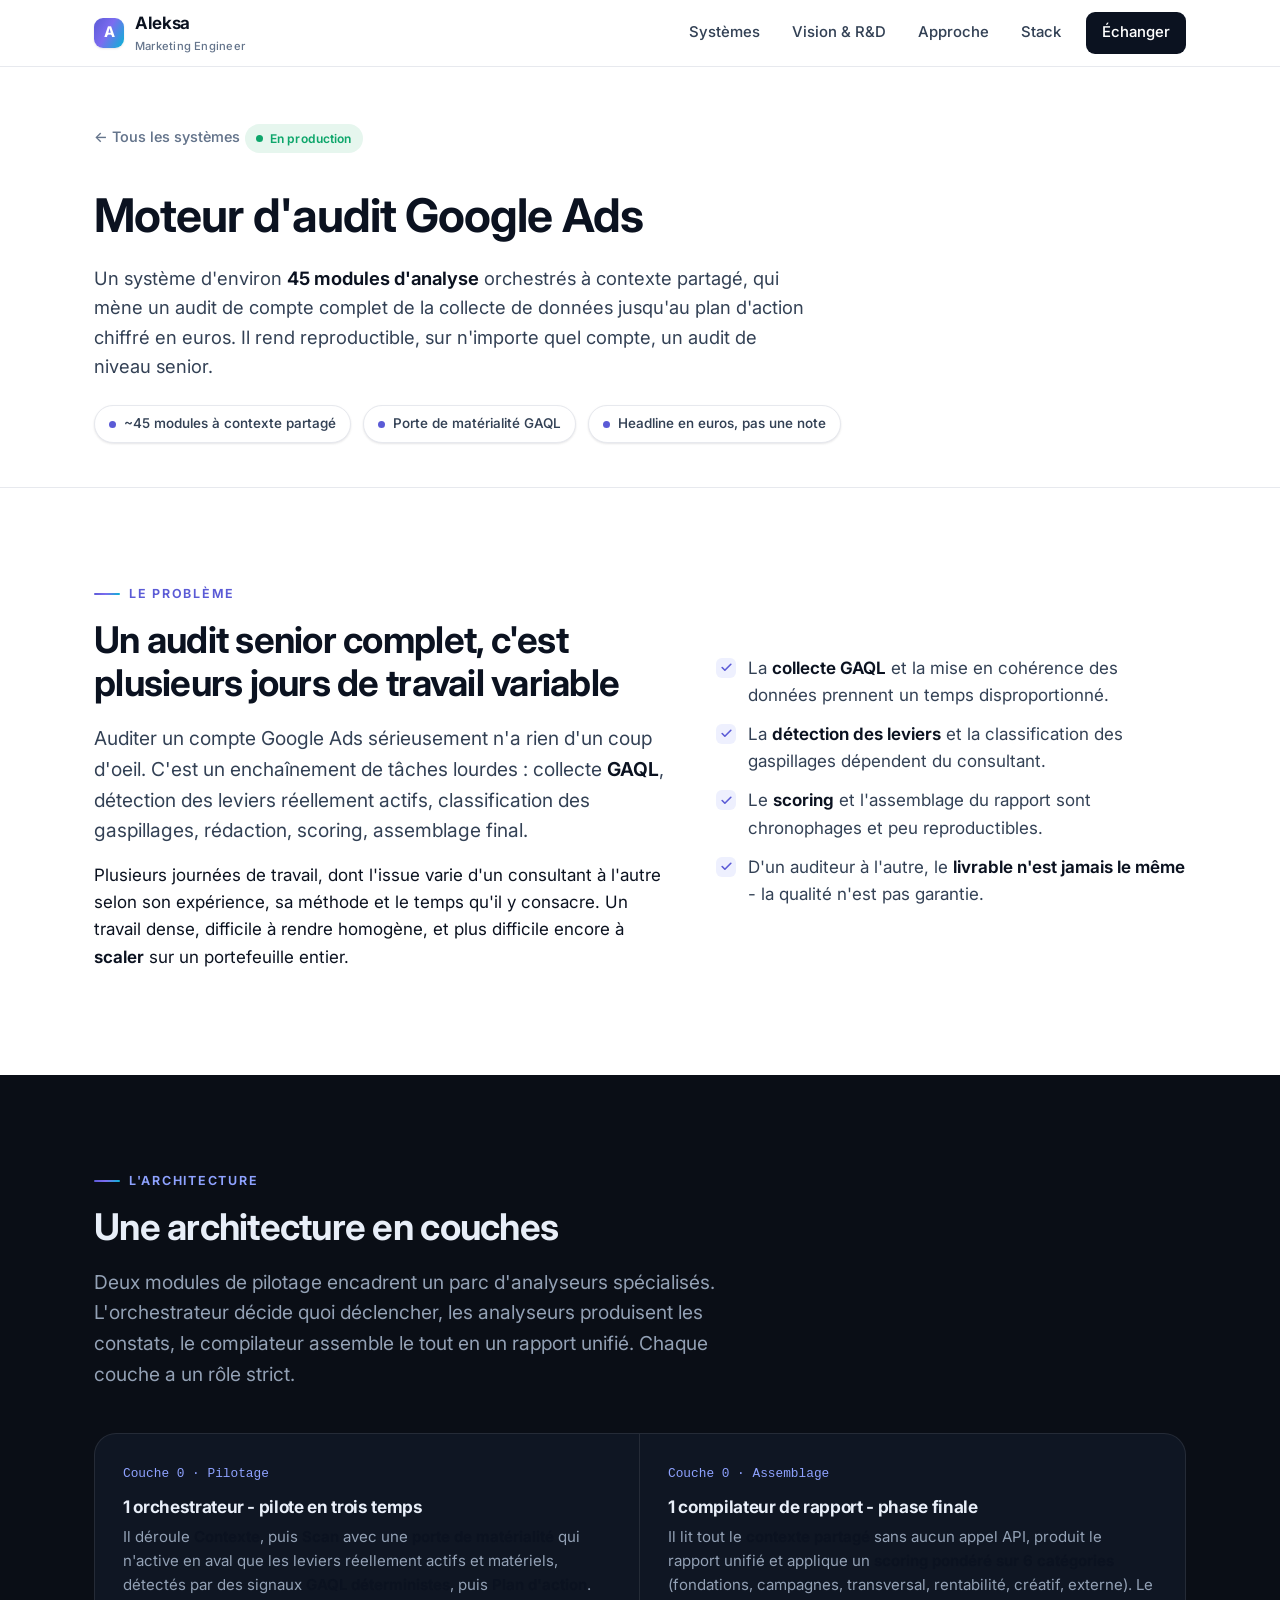
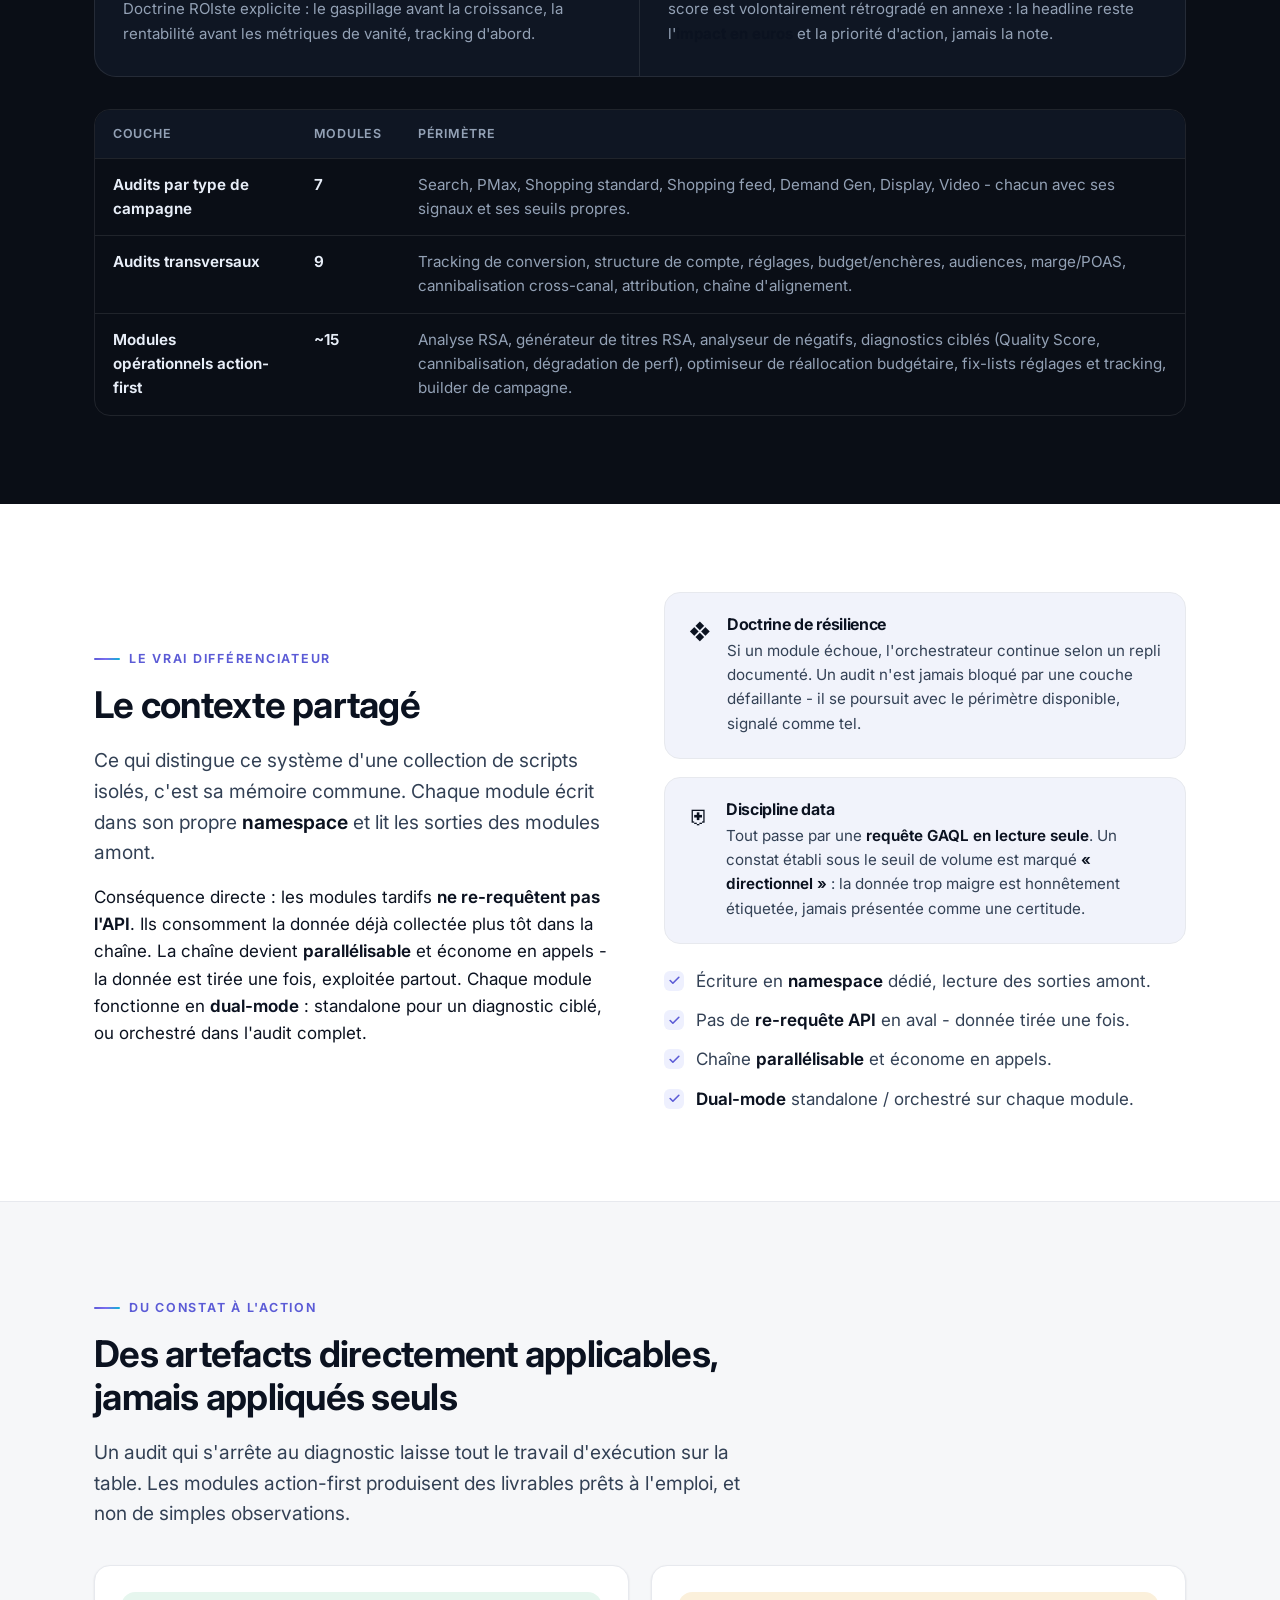
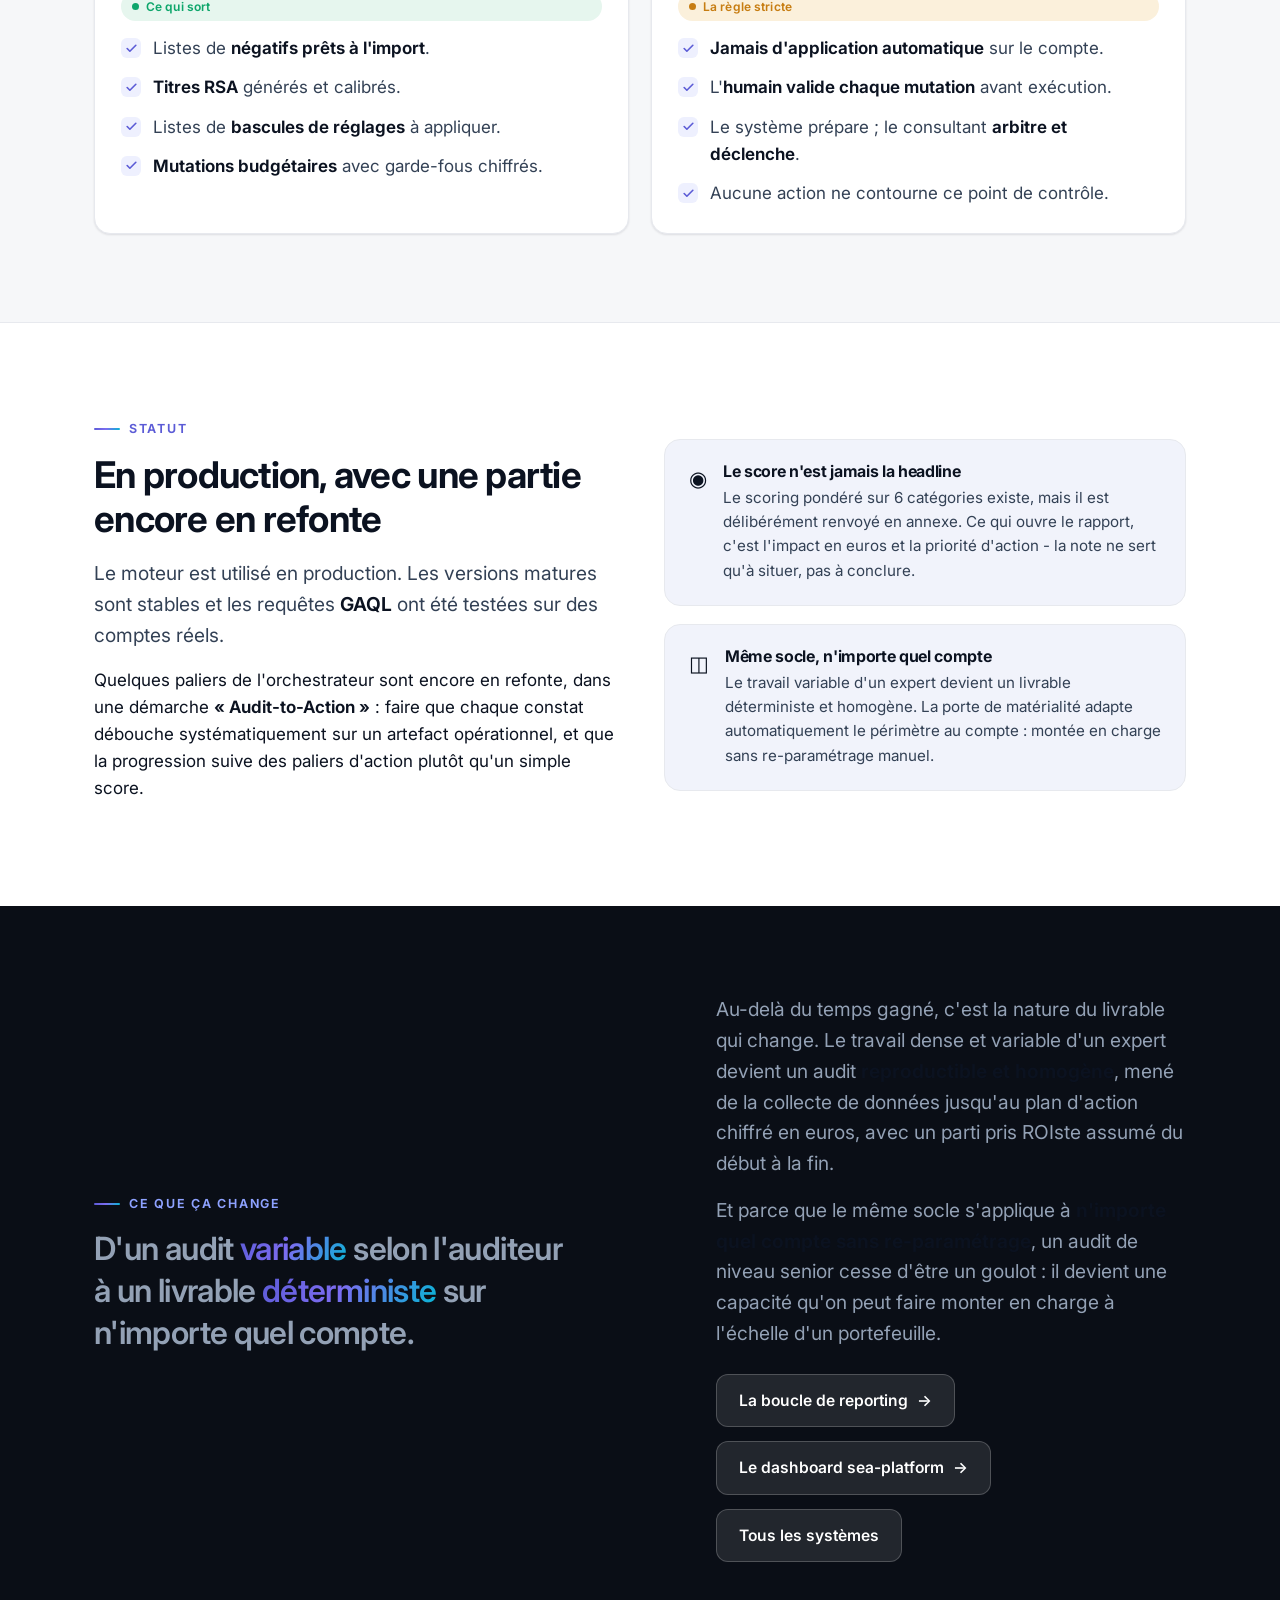
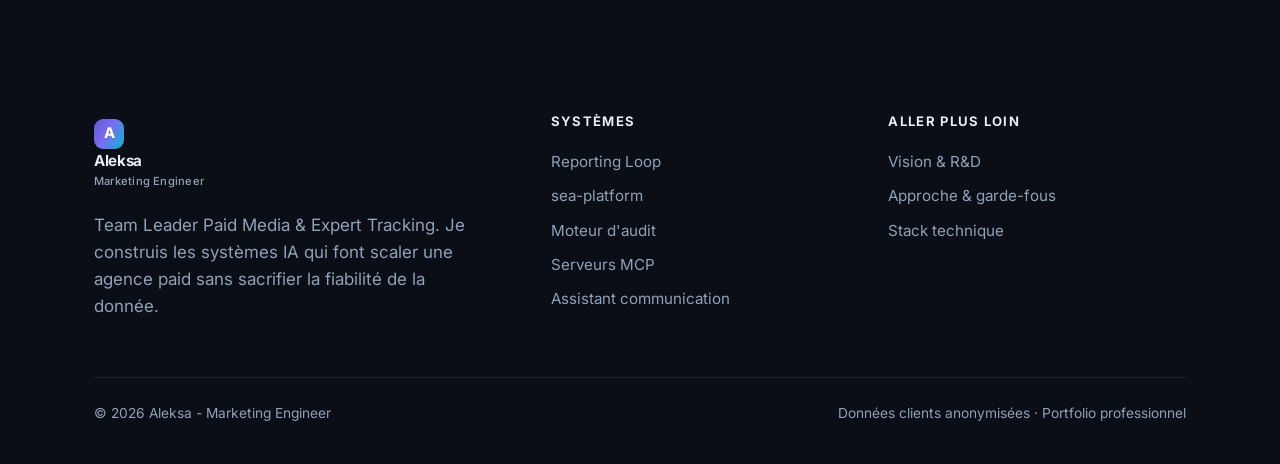
==== audit-engine.html @ 61ade3ca "Portfolio Marketing Engineer : mini-site IA pour agence paid Site statique multi-pages (accueil + 6 " ====
<!DOCTYPE html>
<html lang="fr">
<head>
  <meta charset="UTF-8" />
  <meta name="viewport" content="width=device-width, initial-scale=1.0" />
  <title>Moteur d'audit Google Ads - Aleksa | Marketing Engineer</title>
  <meta name="description" content="Un système d'environ 45 modules d'analyse orchestrés à contexte partagé, qui mène un audit de compte Google Ads complet de la collecte de données jusqu'au plan d'action chiffré en euros." />
  <link rel="preconnect" href="https://fonts.googleapis.com" />
  <link rel="preconnect" href="https://fonts.gstatic.com" crossorigin />
  <link href="https://fonts.googleapis.com/css2?family=Inter:wght@400;500;600;700;800&display=swap" rel="stylesheet" />
  <link rel="stylesheet" href="assets/styles.css" />
</head>
<body>

  <!-- NAV -->
  <header class="nav">
    <div class="wrap nav__inner">
      <a class="brand" href="index.html">
        <span class="brand__mark">A</span>
        <span>Aleksa<small>Marketing Engineer</small></span>
      </a>
      <button class="nav__toggle" aria-label="Menu"><span></span><span></span><span></span></button>
      <nav class="nav__links">
        <a href="index.html#production">Systèmes</a>
        <a href="index.html#vision">Vision &amp; R&amp;D</a>
        <a href="index.html#approche">Approche</a>
        <a href="index.html#stack">Stack</a>
        <a class="nav__cta" href="index.html#contact">Échanger</a>
      </nav>
    </div>
  </header>

  <!-- PAGE HEADER -->
  <section class="phead">
    <div class="wrap">
      <a class="back" href="index.html#production">← Tous les systèmes</a>
      <span class="badge badge--prod">En production</span>
      <h1 style="margin-top:18px">Moteur d'audit Google Ads</h1>
      <p class="lead">Un système d'environ <strong>45 modules d'analyse</strong> orchestrés à contexte partagé, qui mène un audit de compte complet de la collecte de données jusqu'au plan d'action chiffré en euros. Il rend reproductible, sur n'importe quel compte, un audit de niveau senior.</p>
      <div class="phead__meta">
        <span class="pill"><span class="dot"></span> ~45 modules à contexte partagé</span>
        <span class="pill"><span class="dot"></span> Porte de matérialité GAQL</span>
        <span class="pill"><span class="dot"></span> Headline en euros, pas une note</span>
      </div>
    </div>
  </section>

  <!-- LE PROBLEME -->
  <section class="section">
    <div class="wrap split split--wide">
      <div class="reveal">
        <span class="eyebrow">Le problème</span>
        <h2>Un audit senior complet, c'est plusieurs jours de travail variable</h2>
        <p class="lead">
          Auditer un compte Google Ads sérieusement n'a rien d'un coup d'oeil. C'est un enchaînement de
          tâches lourdes : collecte <strong>GAQL</strong>, détection des leviers réellement actifs,
          classification des gaspillages, rédaction, scoring, assemblage final.
        </p>
        <p>
          Plusieurs journées de travail, dont l'issue varie d'un consultant à l'autre selon son expérience,
          sa méthode et le temps qu'il y consacre. Un travail dense, difficile à rendre homogène, et plus
          difficile encore à <strong>scaler</strong> sur un portefeuille entier.
        </p>
      </div>
      <div class="reveal">
        <ul class="ticks">
          <li>La <strong>collecte GAQL</strong> et la mise en cohérence des données prennent un temps disproportionné.</li>
          <li>La <strong>détection des leviers</strong> et la classification des gaspillages dépendent du consultant.</li>
          <li>Le <strong>scoring</strong> et l'assemblage du rapport sont chronophages et peu reproductibles.</li>
          <li>D'un auditeur à l'autre, le <strong>livrable n'est jamais le même</strong> - la qualité n'est pas garantie.</li>
        </ul>
      </div>
    </div>
  </section>

  <!-- L'ARCHITECTURE EN COUCHES (dark) -->
  <section class="dark section">
    <div class="wrap">
      <div class="reveal" style="max-width:62ch">
        <span class="eyebrow">L'architecture</span>
        <h2>Une architecture en couches</h2>
        <p class="lead">Deux modules de pilotage encadrent un parc d'analyseurs spécialisés. L'orchestrateur décide quoi déclencher, les analyseurs produisent les constats, le compilateur assemble le tout en un rapport unifié. Chaque couche a un rôle strict.</p>
      </div>

      <div class="thread reveal" style="margin-top:44px;grid-template-columns:repeat(2,1fr)">
        <div class="thread__step">
          <div class="thread__num">Couche 0 · Pilotage</div>
          <h3>1 orchestrateur - pilote en trois temps</h3>
          <p>Il déroule <strong>Contexte</strong>, puis <strong>Scan</strong> avec une <strong>porte de matérialité</strong> qui n'active en aval que les leviers réellement actifs et matériels, détectés par des signaux <strong>GAQL déterministes</strong>, puis <strong>Plan d'action</strong>. Doctrine ROIste explicite : le gaspillage avant la croissance, la rentabilité avant les métriques de vanité, tracking d'abord.</p>
        </div>
        <div class="thread__step">
          <div class="thread__num">Couche 0 · Assemblage</div>
          <h3>1 compilateur de rapport - phase finale</h3>
          <p>Il lit tout le <strong>contexte partagé</strong> sans aucun appel API, produit le rapport unifié et applique un <strong>scoring pondéré sur 6 catégories</strong> (fondations, campagnes, transversal, rentabilité, créatif, externe). Le score est volontairement rétrogradé en annexe : la headline reste l'<strong>impact en euros</strong> et la priorité d'action, jamais la note.</p>
        </div>
      </div>

      <div class="table-wrap reveal" style="margin-top:32px">
        <table>
          <thead>
            <tr>
              <th>Couche</th>
              <th>Modules</th>
              <th>Périmètre</th>
            </tr>
          </thead>
          <tbody>
            <tr>
              <td><strong>Audits par type de campagne</strong></td>
              <td><strong>7</strong></td>
              <td>Search, PMax, Shopping standard, Shopping feed, Demand Gen, Display, Video - chacun avec ses signaux et ses seuils propres.</td>
            </tr>
            <tr>
              <td><strong>Audits transversaux</strong></td>
              <td><strong>9</strong></td>
              <td>Tracking de conversion, structure de compte, réglages, budget/enchères, audiences, marge/POAS, cannibalisation cross-canal, attribution, chaîne d'alignement.</td>
            </tr>
            <tr>
              <td><strong>Modules opérationnels action-first</strong></td>
              <td><strong>~15</strong></td>
              <td>Analyse RSA, générateur de titres RSA, analyseur de négatifs, diagnostics ciblés (Quality Score, cannibalisation, dégradation de perf), optimiseur de réallocation budgétaire, fix-lists réglages et tracking, builder de campagne.</td>
            </tr>
          </tbody>
        </table>
      </div>
    </div>
  </section>

  <!-- LE VRAI DIFFERENCIATEUR -->
  <section class="section">
    <div class="wrap split">
      <div class="reveal">
        <span class="eyebrow">Le vrai différenciateur</span>
        <h2>Le contexte partagé</h2>
        <p class="lead">
          Ce qui distingue ce système d'une collection de scripts isolés, c'est sa mémoire commune. Chaque
          module écrit dans son propre <strong>namespace</strong> et lit les sorties des modules amont.
        </p>
        <p>
          Conséquence directe : les modules tardifs <strong>ne re-requêtent pas l'API</strong>. Ils
          consomment la donnée déjà collectée plus tôt dans la chaîne. La chaîne devient
          <strong>parallélisable</strong> et économe en appels - la donnée est tirée une fois, exploitée
          partout. Chaque module fonctionne en <strong>dual-mode</strong> : standalone pour un diagnostic
          ciblé, ou orchestré dans l'audit complet.
        </p>
      </div>
      <div class="reveal">
        <div class="callout">
          <span class="callout__icon">❖</span>
          <div>
            <h4>Doctrine de résilience</h4>
            <p>Si un module échoue, l'orchestrateur continue selon un repli documenté. Un audit n'est jamais bloqué par une couche défaillante - il se poursuit avec le périmètre disponible, signalé comme tel.</p>
          </div>
        </div>
        <div class="callout" style="margin-top:18px">
          <span class="callout__icon">⛨</span>
          <div>
            <h4>Discipline data</h4>
            <p>Tout passe par une <strong>requête GAQL en lecture seule</strong>. Un constat établi sous le seuil de volume est marqué <strong>« directionnel »</strong> : la donnée trop maigre est honnêtement étiquetée, jamais présentée comme une certitude.</p>
          </div>
        </div>
        <ul class="ticks" style="margin-top:24px">
          <li>Écriture en <strong>namespace</strong> dédié, lecture des sorties amont.</li>
          <li>Pas de <strong>re-requête API</strong> en aval - donnée tirée une fois.</li>
          <li>Chaîne <strong>parallélisable</strong> et économe en appels.</li>
          <li><strong>Dual-mode</strong> standalone / orchestré sur chaque module.</li>
        </ul>
      </div>
    </div>
  </section>

  <!-- DU CONSTAT A L'ACTION -->
  <section class="section" style="background:var(--bg-soft);border-top:1px solid var(--line);border-bottom:1px solid var(--line)">
    <div class="wrap">
      <div class="reveal" style="max-width:62ch">
        <span class="eyebrow">Du constat à l'action</span>
        <h2>Des artefacts directement applicables, jamais appliqués seuls</h2>
        <p class="lead">
          Un audit qui s'arrête au diagnostic laisse tout le travail d'exécution sur la table. Les modules
          action-first produisent des livrables prêts à l'emploi, et non de simples observations.
        </p>
      </div>
      <div class="grid grid--2 reveal" style="margin-top:36px">
        <div class="card">
          <span class="badge badge--prod" style="margin-bottom:14px">Ce qui sort</span>
          <ul class="ticks">
            <li>Listes de <strong>négatifs prêts à l'import</strong>.</li>
            <li><strong>Titres RSA</strong> générés et calibrés.</li>
            <li>Listes de <strong>bascules de réglages</strong> à appliquer.</li>
            <li><strong>Mutations budgétaires</strong> avec garde-fous chiffrés.</li>
          </ul>
        </div>
        <div class="card">
          <span class="badge badge--proto" style="margin-bottom:14px">La règle stricte</span>
          <ul class="ticks">
            <li><strong>Jamais d'application automatique</strong> sur le compte.</li>
            <li>L'<strong>humain valide chaque mutation</strong> avant exécution.</li>
            <li>Le système prépare ; le consultant <strong>arbitre et déclenche</strong>.</li>
            <li>Aucune action ne contourne ce point de contrôle.</li>
          </ul>
        </div>
      </div>
    </div>
  </section>

  <!-- STATUT -->
  <section class="section">
    <div class="wrap split">
      <div class="reveal">
        <span class="eyebrow">Statut</span>
        <h2>En production, avec une partie encore en refonte</h2>
        <p class="lead">
          Le moteur est utilisé en production. Les versions matures sont stables et les requêtes
          <strong>GAQL</strong> ont été testées sur des comptes réels.
        </p>
        <p>
          Quelques paliers de l'orchestrateur sont encore en refonte, dans une démarche
          <strong>« Audit-to-Action »</strong> : faire que chaque constat débouche systématiquement sur un
          artefact opérationnel, et que la progression suive des paliers d'action plutôt qu'un simple score.
        </p>
      </div>
      <div class="reveal">
        <div class="callout">
          <span class="callout__icon">◉</span>
          <div>
            <h4>Le score n'est jamais la headline</h4>
            <p>Le scoring pondéré sur 6 catégories existe, mais il est délibérément renvoyé en annexe. Ce qui ouvre le rapport, c'est l'impact en euros et la priorité d'action - la note ne sert qu'à situer, pas à conclure.</p>
          </div>
        </div>
        <div class="callout" style="margin-top:18px">
          <span class="callout__icon">◫</span>
          <div>
            <h4>Même socle, n'importe quel compte</h4>
            <p>Le travail variable d'un expert devient un livrable déterministe et homogène. La porte de matérialité adapte automatiquement le périmètre au compte : montée en charge sans re-paramétrage manuel.</p>
          </div>
        </div>
      </div>
    </div>
  </section>

  <!-- CE QUE CA CHANGE -->
  <section class="dark section">
    <div class="wrap split split--wide">
      <div class="reveal">
        <span class="eyebrow">Ce que ça change</span>
        <p class="quote">D'un audit <span class="grad">variable</span> selon l'auditeur à un livrable <span class="grad">déterministe</span> sur n'importe quel compte.</p>
      </div>
      <div class="reveal">
        <p class="lead">
          Au-delà du temps gagné, c'est la nature du livrable qui change. Le travail
          dense et variable d'un expert devient un audit <strong>reproductible et homogène</strong>, mené
          de la collecte de données jusqu'au plan d'action chiffré en euros, avec un parti pris ROIste
          assumé du début à la fin.
        </p>
        <p class="lead">
          Et parce que le même socle s'applique à <strong>n'importe quel compte sans re-paramétrage</strong>,
          un audit de niveau senior cesse d'être un goulot : il devient une capacité qu'on peut faire
          monter en charge à l'échelle d'un portefeuille.
        </p>
        <div class="btn-row" style="margin-top:26px">
          <a class="btn btn--light" href="reporting-loop.html">La boucle de reporting <span class="arrow">→</span></a>
          <a class="btn btn--light" href="sea-platform.html">Le dashboard sea-platform <span class="arrow">→</span></a>
          <a class="btn btn--light" href="index.html#production">Tous les systèmes</a>
        </div>
      </div>
    </div>
  </section>

  <!-- FOOTER -->
  <footer class="footer">
    <div class="wrap">
      <div class="footer__grid">
        <div class="footer__brand">
          <a class="brand" href="index.html" style="color:var(--d-ink);margin-bottom:16px">
            <span class="brand__mark">A</span>
            <span>Aleksa<small style="color:var(--d-muted)">Marketing Engineer</small></span>
          </a>
          <p>Team Leader Paid Media &amp; Expert Tracking. Je construis les systèmes IA qui font scaler une agence paid sans sacrifier la fiabilité de la donnée.</p>
        </div>
        <div>
          <h4>Systèmes</h4>
          <a href="reporting-loop.html">Reporting Loop</a>
          <a href="sea-platform.html">sea-platform</a>
          <a href="audit-engine.html">Moteur d'audit</a>
          <a href="mcp-servers.html">Serveurs MCP</a>
          <a href="comms-assistant.html">Assistant communication</a>
        </div>
        <div>
          <h4>Aller plus loin</h4>
          <a href="vision-rd.html">Vision &amp; R&amp;D</a>
          <a href="index.html#approche">Approche &amp; garde-fous</a>
          <a href="index.html#stack">Stack technique</a>
        </div>
      </div>
      <div class="footer__bottom">
        <span>© 2026 Aleksa - Marketing Engineer</span>
        <span>Données clients anonymisées · Portfolio professionnel</span>
      </div>
    </div>
  </footer>

  <script src="assets/app.js"></script>
</body>
</html>
---- assets/styles.css ----
/* =========================================================================
   Portfolio - Aleksa | Marketing Engineer
   Systeme de design hybride premium (clair dominant + sections sombres)
   Source de verite visuelle partagee par toutes les pages.
   ========================================================================= */

/* ---------- Tokens ---------- */
:root {
  /* Surfaces claires */
  --bg: #ffffff;
  --bg-soft: #f6f7f9;
  --bg-tint: #f1f3fb;
  --surface: #ffffff;
  --ink: #0b1220;
  --ink-2: #334155;
  --muted: #64748b;
  --line: #e7e9ee;
  --line-strong: #d7dbe2;

  /* Surfaces sombres (sections demos techniques) */
  --d-bg: #0a0e16;
  --d-surface: #121a28;
  --d-surface-2: #0f1623;
  --d-ink: #e8eef8;
  --d-muted: #93a1b5;
  --d-line: rgba(255, 255, 255, 0.09);

  /* Accents */
  --accent: #5b5bd6;
  --accent-2: #06b6d4;
  --accent-soft: #eef0fe;
  --grad: linear-gradient(120deg, #5b5bd6 0%, #7c6cf0 45%, #06b6d4 100%);

  /* Statuts de maturite */
  --prod: #0ea66b;
  --prod-bg: #e6f6ee;
  --proto: #c77d12;
  --proto-bg: #fbf0db;
  --concept: #7c5cf0;
  --concept-bg: #efeafe;

  /* Geometrie */
  --r: 16px;
  --r-sm: 10px;
  --r-lg: 22px;
  --maxw: 1140px;
  --gut: 24px;

  /* Ombres */
  --sh-sm: 0 1px 2px rgba(15, 23, 42, 0.06), 0 1px 3px rgba(15, 23, 42, 0.05);
  --sh: 0 6px 20px -8px rgba(15, 23, 42, 0.18);
  --sh-lg: 0 24px 60px -22px rgba(15, 23, 42, 0.32);

  --font: "Inter", -apple-system, BlinkMacSystemFont, "Segoe UI", Roboto, Helvetica, Arial, sans-serif;
  --mono: ui-monospace, "SF Mono", "JetBrains Mono", "Cascadia Code", Menlo, Consolas, monospace;
}

/* ---------- Reset ---------- */
*, *::before, *::after { box-sizing: border-box; }
html { scroll-behavior: smooth; -webkit-text-size-adjust: 100%; }
body {
  margin: 0;
  font-family: var(--font);
  color: var(--ink);
  background: var(--bg);
  line-height: 1.6;
  font-size: 17px;
  -webkit-font-smoothing: antialiased;
  text-rendering: optimizeLegibility;
}
img { max-width: 100%; display: block; }
a { color: inherit; text-decoration: none; }
h1, h2, h3, h4 { line-height: 1.18; letter-spacing: -0.02em; margin: 0 0 0.5em; font-weight: 680; }
h1 { font-size: clamp(2.1rem, 5vw, 3.4rem); }
h2 { font-size: clamp(1.6rem, 3.4vw, 2.3rem); }
h3 { font-size: 1.22rem; }
p { margin: 0 0 1rem; }
strong { font-weight: 650; color: var(--ink); }

/* ---------- Layout ---------- */
.wrap { max-width: var(--maxw); margin: 0 auto; padding: 0 var(--gut); }
.section { padding: 88px 0; }
.section--tight { padding: 56px 0; }
.eyebrow {
  font-size: 0.78rem; font-weight: 650; letter-spacing: 0.14em; text-transform: uppercase;
  color: var(--accent); margin-bottom: 14px; display: inline-flex; align-items: center; gap: 9px;
}
.eyebrow::before { content: ""; width: 26px; height: 2px; background: var(--grad); border-radius: 2px; }
.lead { font-size: 1.2rem; color: var(--ink-2); max-width: 60ch; }
.muted { color: var(--muted); }
.center { text-align: center; }
.center .lead { margin-left: auto; margin-right: auto; }
.center .eyebrow::before { display: none; }

/* ---------- Navigation ---------- */
.nav {
  position: sticky; top: 0; z-index: 50;
  backdrop-filter: saturate(180%) blur(14px);
  background: rgba(255, 255, 255, 0.82);
  border-bottom: 1px solid var(--line);
}
.nav__inner { display: flex; align-items: center; justify-content: space-between; height: 66px; }
.brand { display: flex; align-items: center; gap: 11px; font-weight: 680; letter-spacing: -0.02em; }
.brand__mark {
  width: 30px; height: 30px; border-radius: 9px; background: var(--grad);
  display: grid; place-items: center; color: #fff; font-size: 0.92rem; font-weight: 750;
  box-shadow: var(--sh-sm);
}
.brand small { display: block; font-size: 0.7rem; font-weight: 500; color: var(--muted); letter-spacing: 0.02em; }
.nav__links { display: flex; align-items: center; gap: 6px; }
.nav__links a {
  padding: 8px 13px; border-radius: 9px; font-size: 0.93rem; font-weight: 520; color: var(--ink-2);
  transition: background 0.15s, color 0.15s;
}
.nav__links a:hover { background: var(--bg-soft); color: var(--ink); }
.nav__links a.is-active { color: var(--accent); background: var(--accent-soft); }
.nav__cta {
  margin-left: 6px; padding: 9px 16px !important; background: var(--ink); color: #fff !important;
  border-radius: 10px; font-weight: 580;
}
.nav__cta:hover { background: #1e293b !important; }
.nav__toggle { display: none; background: none; border: 0; cursor: pointer; padding: 8px; }
.nav__toggle span { display: block; width: 22px; height: 2px; background: var(--ink); margin: 4px 0; border-radius: 2px; transition: 0.2s; }

/* ---------- Buttons ---------- */
.btn {
  display: inline-flex; align-items: center; gap: 9px; font-weight: 580; font-size: 0.98rem;
  padding: 13px 22px; border-radius: 12px; cursor: pointer; border: 1px solid transparent;
  transition: transform 0.12s ease, box-shadow 0.2s ease, background 0.2s;
}
.btn:active { transform: translateY(1px); }
.btn--primary { background: var(--ink); color: #fff; box-shadow: var(--sh); }
.btn--primary:hover { box-shadow: var(--sh-lg); }
.btn--ghost { background: var(--surface); color: var(--ink); border-color: var(--line-strong); }
.btn--ghost:hover { border-color: var(--accent); color: var(--accent); }
.btn--light { background: rgba(255,255,255,0.1); color: #fff; border-color: rgba(255,255,255,0.2); }
.btn--light:hover { background: rgba(255,255,255,0.18); }
.btn-row { display: flex; flex-wrap: wrap; gap: 14px; }
.arrow { transition: transform 0.18s; }
.btn:hover .arrow, .card:hover .arrow { transform: translateX(3px); }

/* ---------- Hero ---------- */
.hero { position: relative; overflow: hidden; padding: 76px 0 64px; }
.hero::before {
  content: ""; position: absolute; inset: 0; z-index: -1;
  background:
    radial-gradient(60% 60% at 15% 0%, rgba(124, 108, 240, 0.10), transparent 60%),
    radial-gradient(50% 50% at 95% 10%, rgba(6, 182, 212, 0.10), transparent 55%),
    var(--bg);
}
.hero__grid { display: grid; grid-template-columns: 1.15fr 0.85fr; gap: 56px; align-items: center; }
.hero h1 { margin-bottom: 0.4em; }
.hero h1 .grad { background: var(--grad); -webkit-background-clip: text; background-clip: text; color: transparent; }
.hero__meta { display: flex; flex-wrap: wrap; gap: 10px; margin-top: 28px; }
.pill {
  display: inline-flex; align-items: center; gap: 8px; font-size: 0.84rem; font-weight: 540;
  padding: 7px 14px; border-radius: 999px; background: var(--surface); border: 1px solid var(--line);
  color: var(--ink-2); box-shadow: var(--sh-sm);
}
.pill .dot { width: 7px; height: 7px; border-radius: 50%; background: var(--accent); }

/* ---------- Cards (projets) ---------- */
.grid { display: grid; gap: 22px; }
.grid--3 { grid-template-columns: repeat(3, 1fr); }
.grid--2 { grid-template-columns: repeat(2, 1fr); }
.card {
  position: relative; display: flex; flex-direction: column; background: var(--surface);
  border: 1px solid var(--line); border-radius: var(--r); padding: 26px; box-shadow: var(--sh-sm);
  transition: transform 0.18s ease, box-shadow 0.22s ease, border-color 0.2s;
}
a.card:hover { transform: translateY(-4px); box-shadow: var(--sh-lg); border-color: var(--line-strong); }
.card__top { display: flex; align-items: center; justify-content: space-between; margin-bottom: 16px; gap: 12px; }
.card__icon {
  width: 44px; height: 44px; border-radius: 12px; display: grid; place-items: center; flex-shrink: 0;
  background: var(--accent-soft); color: var(--accent); font-size: 1.2rem;
}
.card h3 { margin-bottom: 8px; }
.card p { color: var(--ink-2); font-size: 0.97rem; margin-bottom: 16px; }
.card__foot { margin-top: auto; display: flex; align-items: center; gap: 8px; font-weight: 560; font-size: 0.92rem; color: var(--accent); }
.card__tags { display: flex; flex-wrap: wrap; gap: 7px; margin-bottom: 16px; }
.tag {
  font-size: 0.74rem; font-weight: 540; padding: 4px 10px; border-radius: 7px;
  background: var(--bg-soft); color: var(--muted); border: 1px solid var(--line); font-family: var(--mono);
}

/* ---------- Badges de statut ---------- */
.badge {
  display: inline-flex; align-items: center; gap: 7px; font-size: 0.75rem; font-weight: 620;
  padding: 5px 11px; border-radius: 999px; letter-spacing: 0.01em; white-space: nowrap;
}
.badge::before { content: ""; width: 7px; height: 7px; border-radius: 50%; background: currentColor; }
.badge--prod { color: var(--prod); background: var(--prod-bg); }
.badge--proto { color: var(--proto); background: var(--proto-bg); }
.badge--concept { color: var(--concept); background: var(--concept-bg); }

/* ---------- Sections sombres ---------- */
.dark { background: var(--d-bg); color: var(--d-ink); position: relative; }
.dark h1, .dark h2, .dark h3 { color: var(--d-ink); }
.dark .lead, .dark p { color: var(--d-muted); }
.dark .eyebrow { color: #8ea2ff; }
.dark .muted { color: var(--d-muted); }
.dark .pill { background: var(--d-surface); border-color: var(--d-line); color: var(--d-ink); }
.dark .card { background: var(--d-surface); border-color: var(--d-line); color: var(--d-ink); box-shadow: none; }
.dark .card h3 { color: var(--d-ink); }
.dark .card p { color: var(--d-muted); }
.dark .tag { background: var(--d-surface-2); border-color: var(--d-line); color: var(--d-muted); }

/* ---------- Bloc fil rouge / citation ---------- */
.thread {
  display: grid; grid-template-columns: repeat(3, 1fr); gap: 0;
  border: 1px solid var(--d-line); border-radius: var(--r-lg); overflow: hidden;
  background: var(--d-surface-2);
}
.thread__step { padding: 30px 28px; border-right: 1px solid var(--d-line); position: relative; }
.thread__step:last-child { border-right: 0; }
.thread__num { font-family: var(--mono); font-size: 0.8rem; color: #8ea2ff; margin-bottom: 12px; }
.thread__step h3 { font-size: 1.08rem; margin-bottom: 8px; }
.thread__step p { font-size: 0.94rem; margin: 0; }

.quote {
  font-size: clamp(1.4rem, 3vw, 2rem); font-weight: 600; letter-spacing: -0.02em; line-height: 1.32;
  max-width: 24ch;
}
.quote .grad { background: var(--grad); -webkit-background-clip: text; background-clip: text; color: transparent; }

/* ---------- Steps (numerotees, fond clair) ---------- */
.steps { display: grid; gap: 18px; counter-reset: s; }
.step {
  display: grid; grid-template-columns: auto 1fr; gap: 20px; align-items: start;
  padding: 24px; border: 1px solid var(--line); border-radius: var(--r); background: var(--surface);
}
.step__n {
  counter-increment: s; width: 38px; height: 38px; border-radius: 11px; flex-shrink: 0;
  background: var(--ink); color: #fff; display: grid; place-items: center; font-weight: 680; font-size: 0.95rem;
}
.step__n::before { content: counter(s); }
.step h3 { margin-bottom: 6px; }
.step p { margin: 0; color: var(--ink-2); font-size: 0.97rem; }

/* ---------- Listes a puces custom ---------- */
.ticks { list-style: none; padding: 0; margin: 0; display: grid; gap: 12px; }
.ticks li { position: relative; padding-left: 32px; color: var(--ink-2); }
.ticks li::before {
  content: ""; position: absolute; left: 0; top: 3px; width: 20px; height: 20px; border-radius: 6px;
  background: var(--accent-soft) url("data:image/svg+xml,%3Csvg xmlns='http://www.w3.org/2000/svg' viewBox='0 0 24 24' fill='none' stroke='%235b5bd6' stroke-width='3' stroke-linecap='round' stroke-linejoin='round'%3E%3Cpolyline points='20 6 9 17 4 12'/%3E%3C/svg%3E") center / 13px no-repeat;
}
.dark .ticks li { color: var(--d-muted); }
.dark .ticks li::before { background-color: rgba(124,108,240,0.18); }

/* ---------- Tables ---------- */
.table-wrap { overflow-x: auto; border: 1px solid var(--line); border-radius: var(--r); }
table { width: 100%; border-collapse: collapse; font-size: 0.95rem; }
thead th {
  text-align: left; font-weight: 620; font-size: 0.78rem; text-transform: uppercase; letter-spacing: 0.06em;
  color: var(--muted); padding: 14px 18px; background: var(--bg-soft); border-bottom: 1px solid var(--line);
}
tbody td { padding: 14px 18px; border-bottom: 1px solid var(--line); color: var(--ink-2); vertical-align: top; }
tbody tr:last-child td { border-bottom: 0; }
tbody td strong { color: var(--ink); }
.dark .table-wrap { border-color: var(--d-line); }
.dark thead th { background: var(--d-surface-2); color: var(--d-muted); border-color: var(--d-line); }
.dark tbody td { border-color: var(--d-line); color: var(--d-muted); }
.dark tbody td strong { color: var(--d-ink); }

/* ---------- Code / terminal mockup ---------- */
.code {
  font-family: var(--mono); font-size: 0.86rem; line-height: 1.7; border-radius: var(--r);
  background: var(--d-surface-2); border: 1px solid var(--d-line); color: var(--d-ink); overflow: hidden;
}
.code__bar { display: flex; align-items: center; gap: 7px; padding: 12px 16px; border-bottom: 1px solid var(--d-line); }
.code__bar i { width: 11px; height: 11px; border-radius: 50%; background: #3a4456; display: inline-block; }
.code__bar span { margin-left: 10px; font-size: 0.78rem; color: var(--d-muted); }
.code pre { margin: 0; padding: 18px 20px; overflow-x: auto; white-space: pre; }
.code .c-key { color: #8ea2ff; }
.code .c-str { color: #6ee7b7; }
.code .c-com { color: #64748b; }
.code .c-fn { color: #f0abfc; }

/* ---------- Callout ---------- */
.callout {
  display: grid; grid-template-columns: auto 1fr; gap: 16px; padding: 22px 24px; border-radius: var(--r);
  background: var(--bg-tint); border: 1px solid var(--line); align-items: start;
}
.callout__icon { font-size: 1.3rem; }
.callout h4 { margin: 0 0 5px; font-size: 1rem; }
.callout p { margin: 0; font-size: 0.95rem; color: var(--ink-2); }
.callout--warn { background: var(--proto-bg); border-color: #f0dcb4; }
.dark .callout { background: var(--d-surface); border-color: var(--d-line); }
.dark .callout p { color: var(--d-muted); }

/* ---------- Stat / metriques qualitatives ---------- */
.stats { display: grid; grid-template-columns: repeat(3, 1fr); gap: 22px; }
.stat { padding: 26px; border: 1px solid var(--line); border-radius: var(--r); background: var(--surface); }
.stat__k { font-size: 1.9rem; font-weight: 720; letter-spacing: -0.03em; background: var(--grad); -webkit-background-clip: text; background-clip: text; color: transparent; }
.stat p { margin: 8px 0 0; font-size: 0.94rem; color: var(--ink-2); }
.dark .stat { background: var(--d-surface); border-color: var(--d-line); }
.dark .stat p { color: var(--d-muted); }

/* ---------- Page header (pages detail) ---------- */
.phead { padding: 56px 0 44px; border-bottom: 1px solid var(--line); }
.phead .back { display: inline-flex; align-items: center; gap: 8px; font-size: 0.9rem; font-weight: 540; color: var(--muted); margin-bottom: 22px; }
.phead .back:hover { color: var(--accent); }
.phead h1 { font-size: clamp(1.9rem, 4.4vw, 2.9rem); margin-bottom: 0.45em; }
.phead .lead { font-size: 1.15rem; }
.phead__meta { display: flex; flex-wrap: wrap; gap: 12px; align-items: center; margin-top: 24px; }

/* ---------- Two-column prose ---------- */
.split { display: grid; grid-template-columns: 1fr 1fr; gap: 48px; align-items: center; }
.split--wide { grid-template-columns: 1.1fr 0.9fr; }

/* ---------- Footer ---------- */
.footer { background: var(--d-bg); color: var(--d-muted); padding: 64px 0 40px; }
.footer__grid { display: grid; grid-template-columns: 1.4fr 1fr 1fr; gap: 40px; margin-bottom: 40px; }
.footer h4 { color: var(--d-ink); font-size: 0.82rem; text-transform: uppercase; letter-spacing: 0.1em; margin-bottom: 16px; }
.footer a { display: block; color: var(--d-muted); padding: 5px 0; font-size: 0.95rem; }
.footer a:hover { color: var(--d-ink); }
.footer__brand { max-width: 34ch; }
.footer__bottom { border-top: 1px solid var(--d-line); padding-top: 24px; display: flex; justify-content: space-between; flex-wrap: wrap; gap: 12px; font-size: 0.86rem; }

/* ---------- Reveal anim ---------- */
.reveal { opacity: 0; transform: translateY(18px); transition: opacity 0.6s ease, transform 0.6s ease; }
.reveal.is-in { opacity: 1; transform: none; }
@media (prefers-reduced-motion: reduce) {
  .reveal { opacity: 1; transform: none; transition: none; }
  html { scroll-behavior: auto; }
}

/* ---------- Responsive ---------- */
@media (max-width: 920px) {
  .hero__grid, .split, .split--wide { grid-template-columns: 1fr; gap: 36px; }
  .grid--3 { grid-template-columns: repeat(2, 1fr); }
  .thread { grid-template-columns: 1fr; }
  .thread__step { border-right: 0; border-bottom: 1px solid var(--d-line); }
  .thread__step:last-child { border-bottom: 0; }
  .stats { grid-template-columns: 1fr; }
  .footer__grid { grid-template-columns: 1fr 1fr; }
}
@media (max-width: 680px) {
  body { font-size: 16px; }
  .section { padding: 60px 0; }
  .grid--3, .grid--2 { grid-template-columns: 1fr; }
  .nav__links {
    position: fixed; inset: 66px 0 auto 0; flex-direction: column; align-items: stretch; gap: 2px;
    background: var(--bg); border-bottom: 1px solid var(--line); padding: 12px var(--gut) 18px;
    transform: translateY(-120%); transition: transform 0.25s ease; box-shadow: var(--sh);
  }
  .nav__links.is-open { transform: none; }
  .nav__toggle { display: block; }
  .nav__cta { margin: 6px 0 0 !important; text-align: center; }
  .footer__grid { grid-template-columns: 1fr; }
  .hero__meta { gap: 8px; }
}
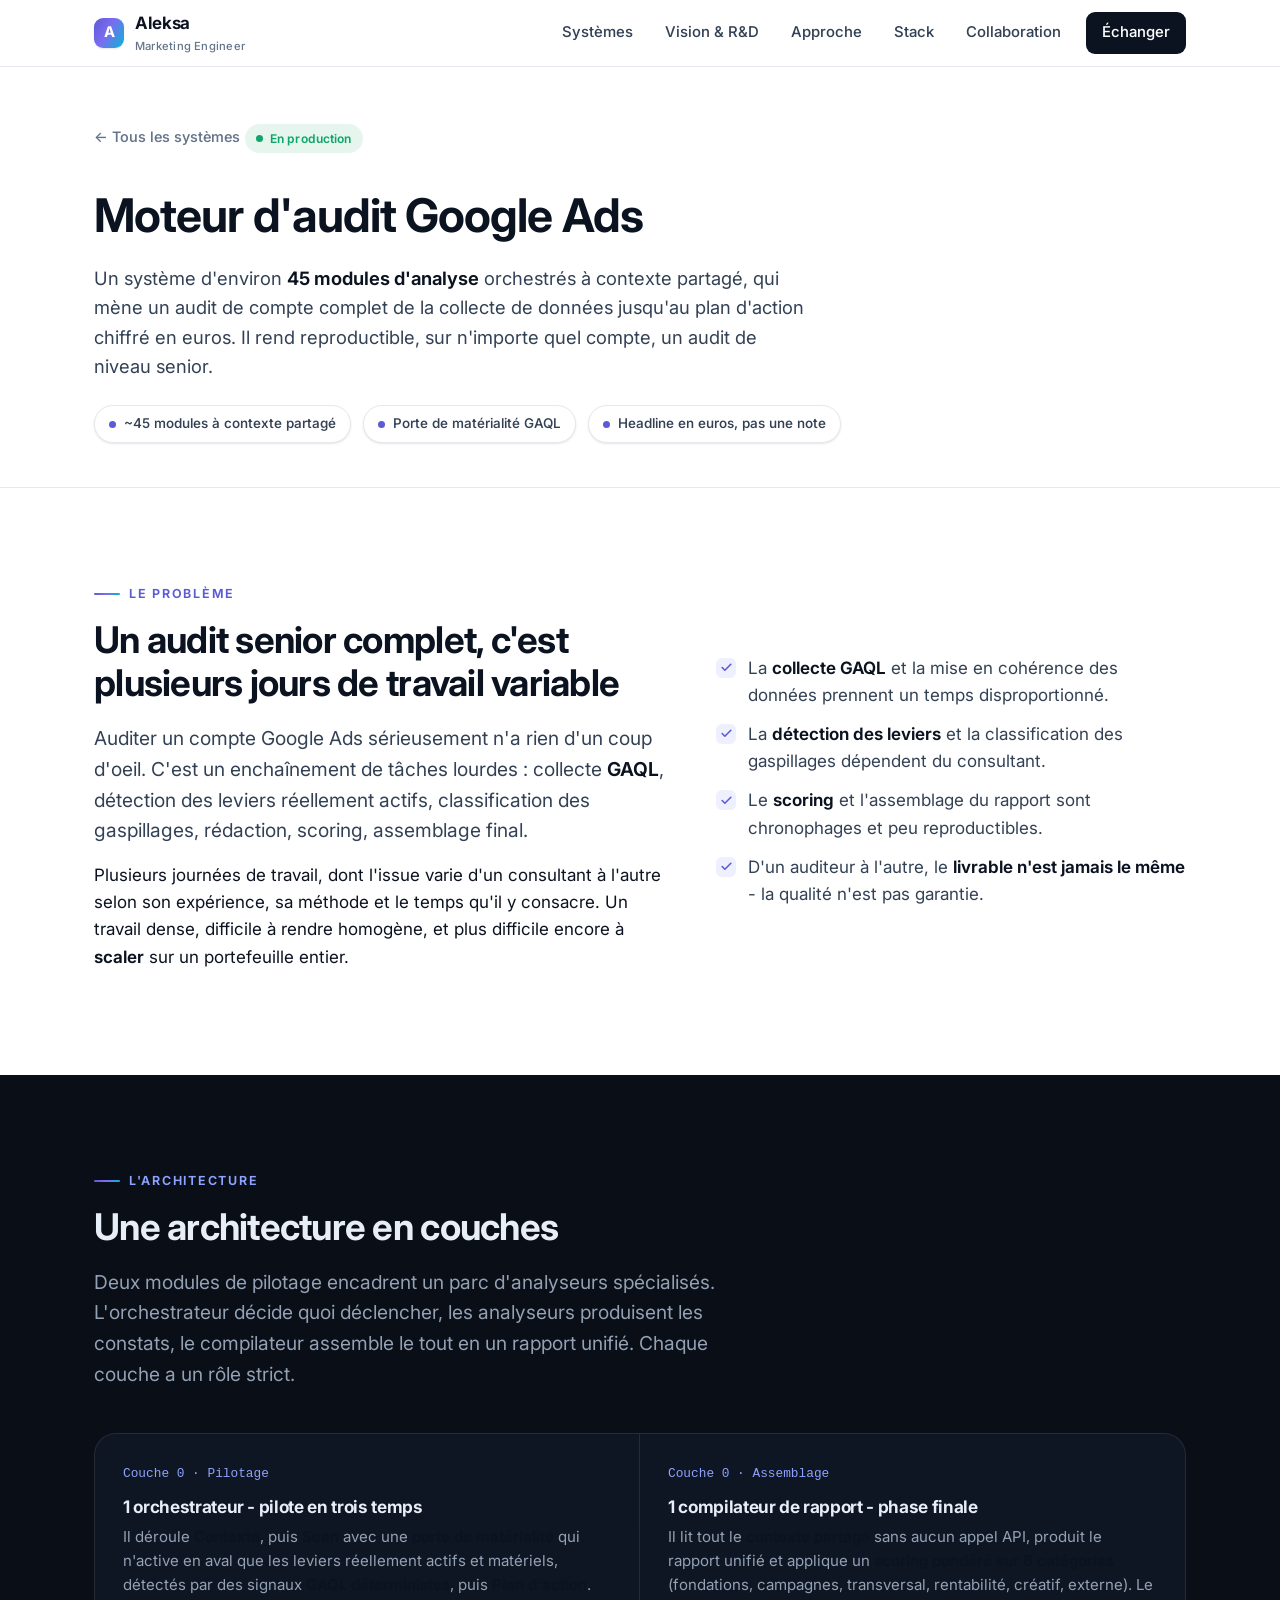
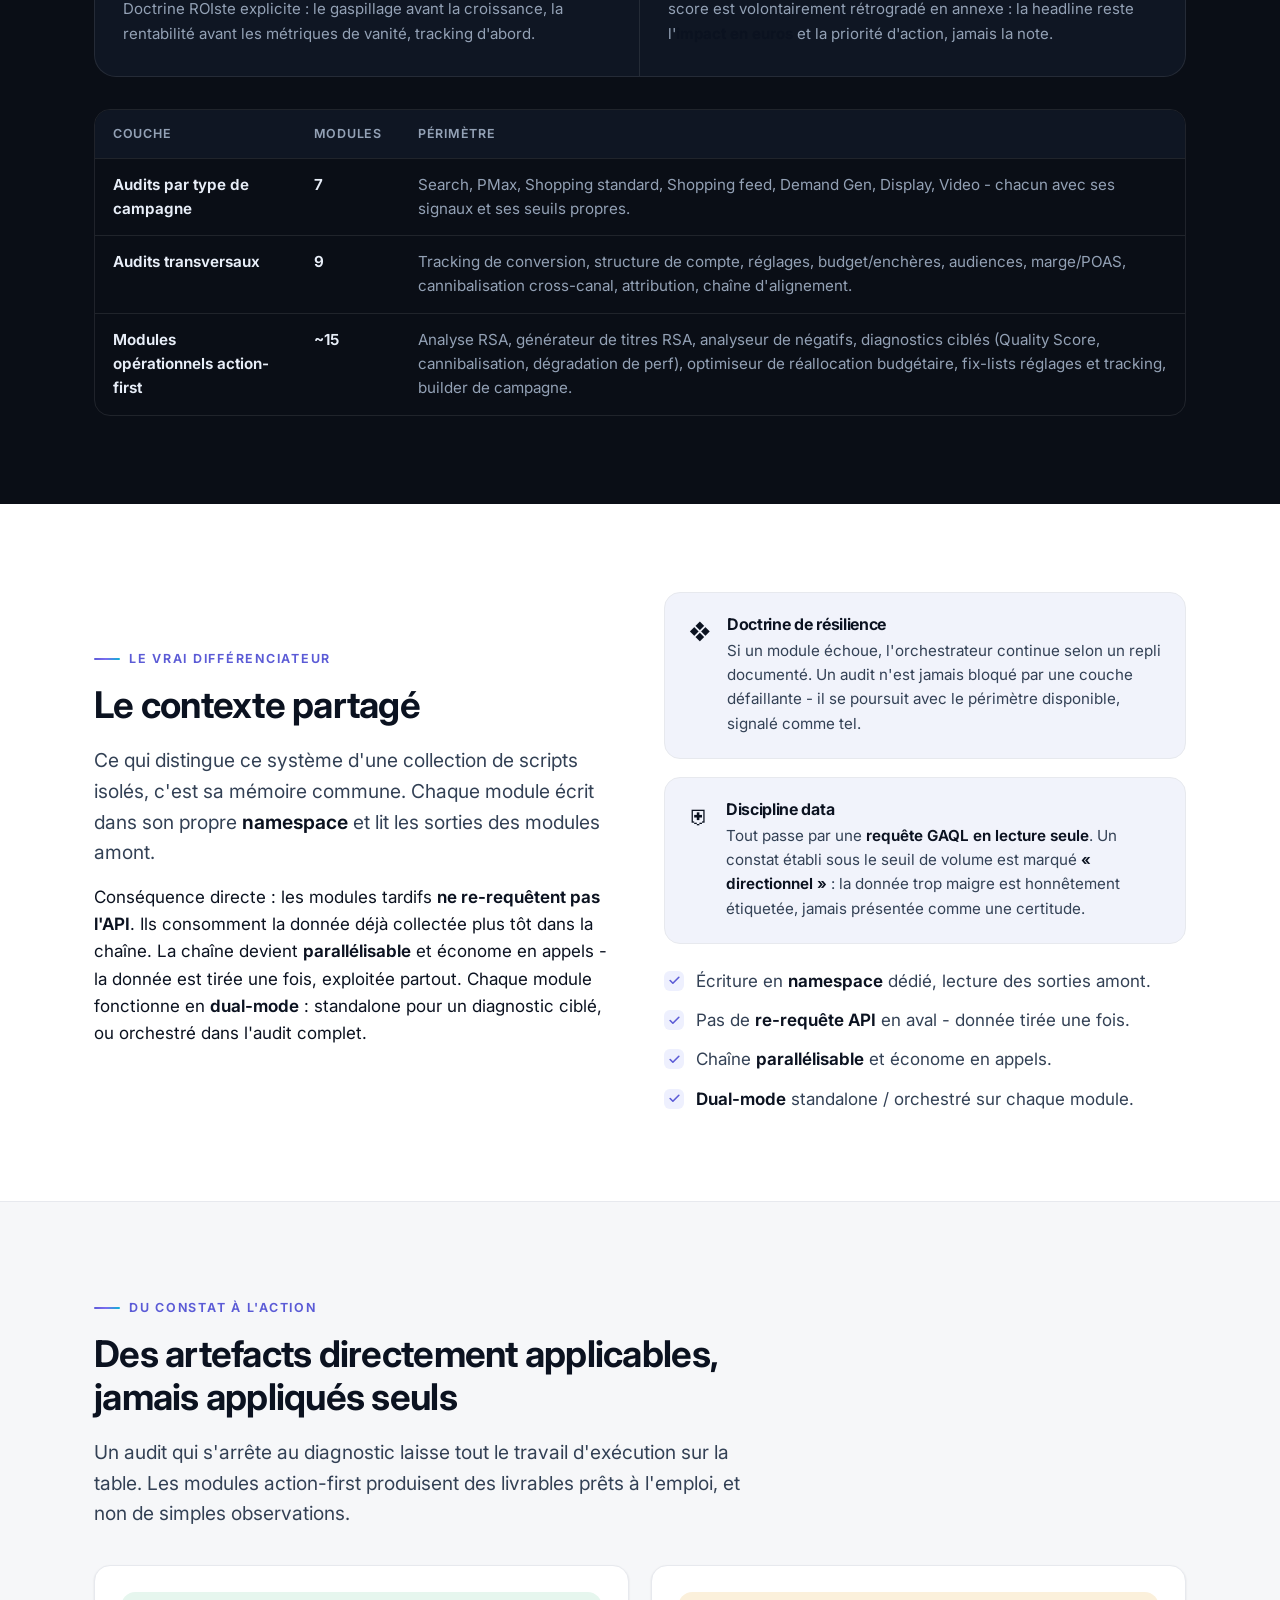
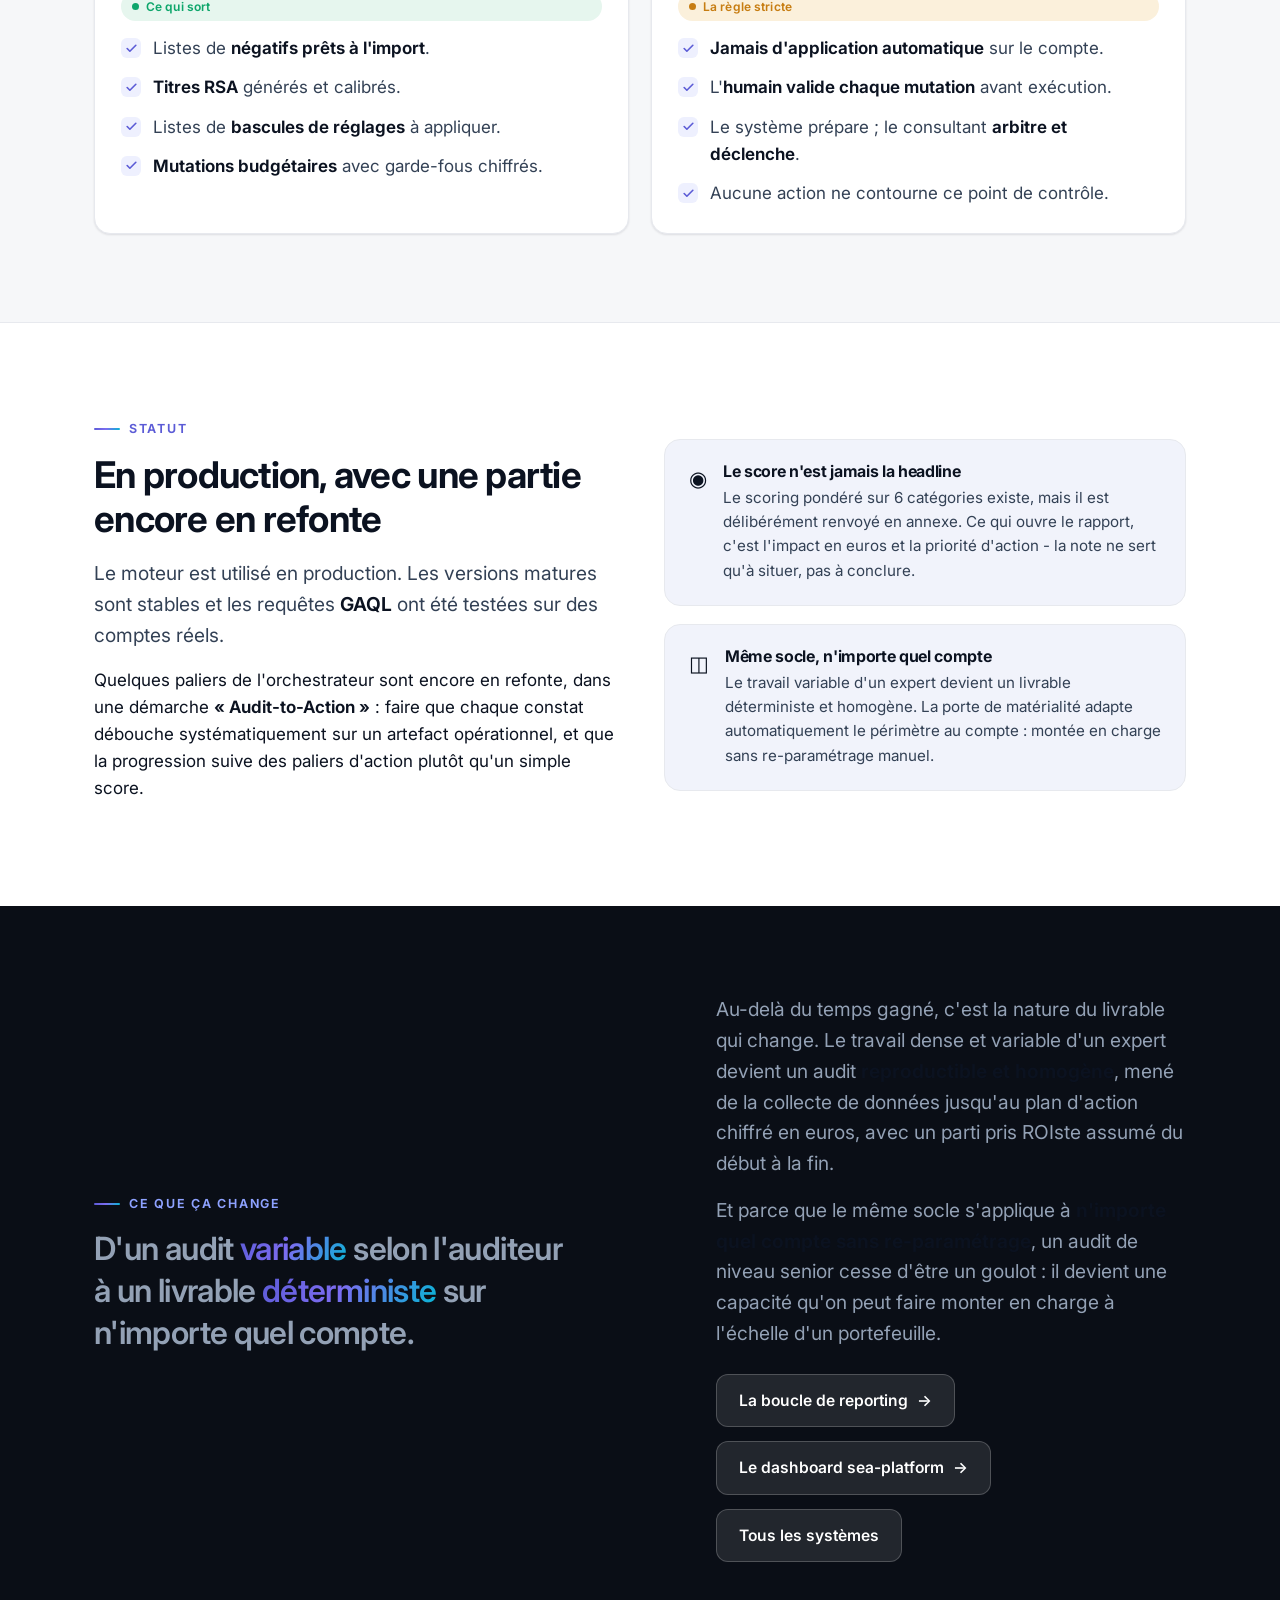
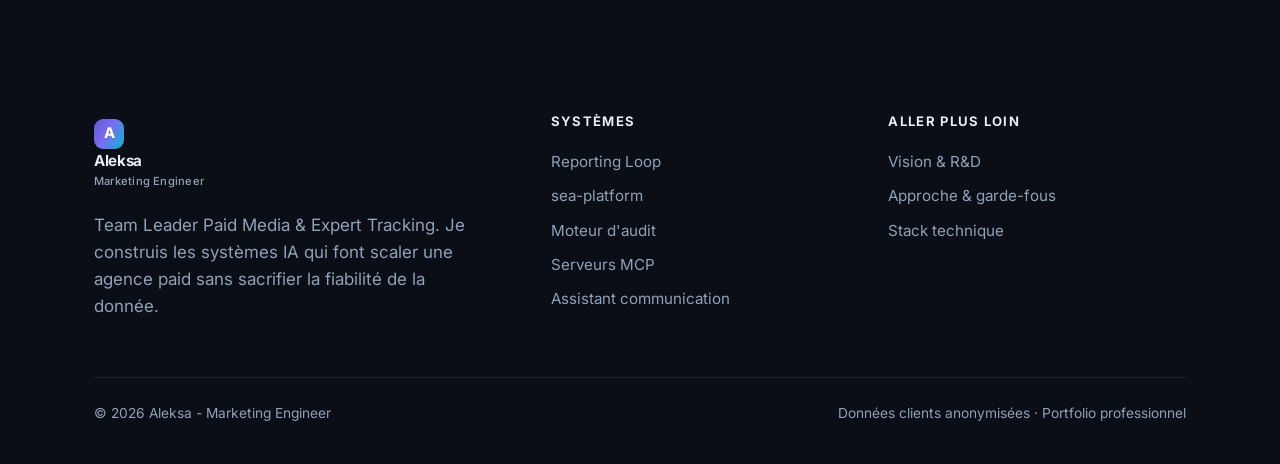
==== commit 0f95778b: "Ajout page Collaboration (offre a geometrie variable) Page offre/services : positionnement unique + " ====
--- a/audit-engine.html
+++ b/audit-engine.html
@@ -25,6 +25,7 @@
         <a href="index.html#vision">Vision &amp; R&amp;D</a>
         <a href="index.html#approche">Approche</a>
         <a href="index.html#stack">Stack</a>
+        <a href="collaboration.html">Collaboration</a>
         <a class="nav__cta" href="index.html#contact">Échanger</a>
       </nav>
     </div>
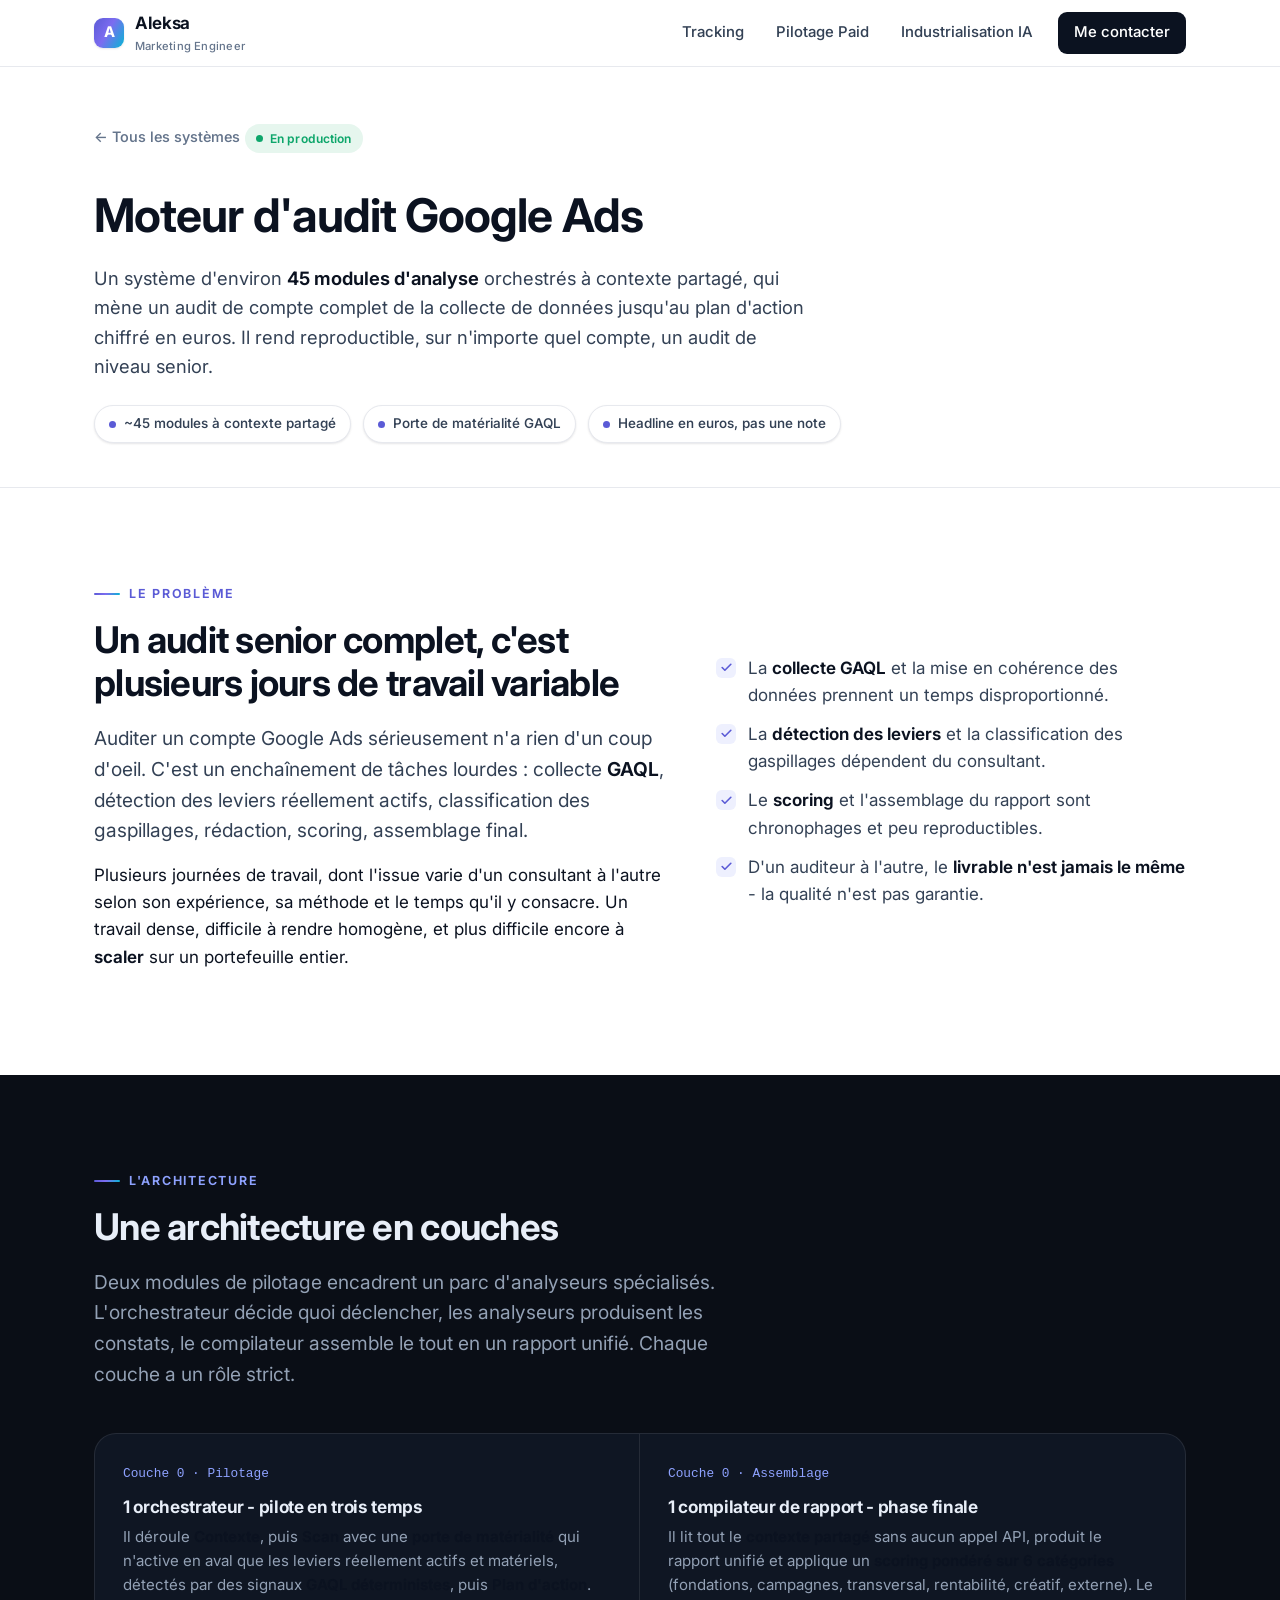
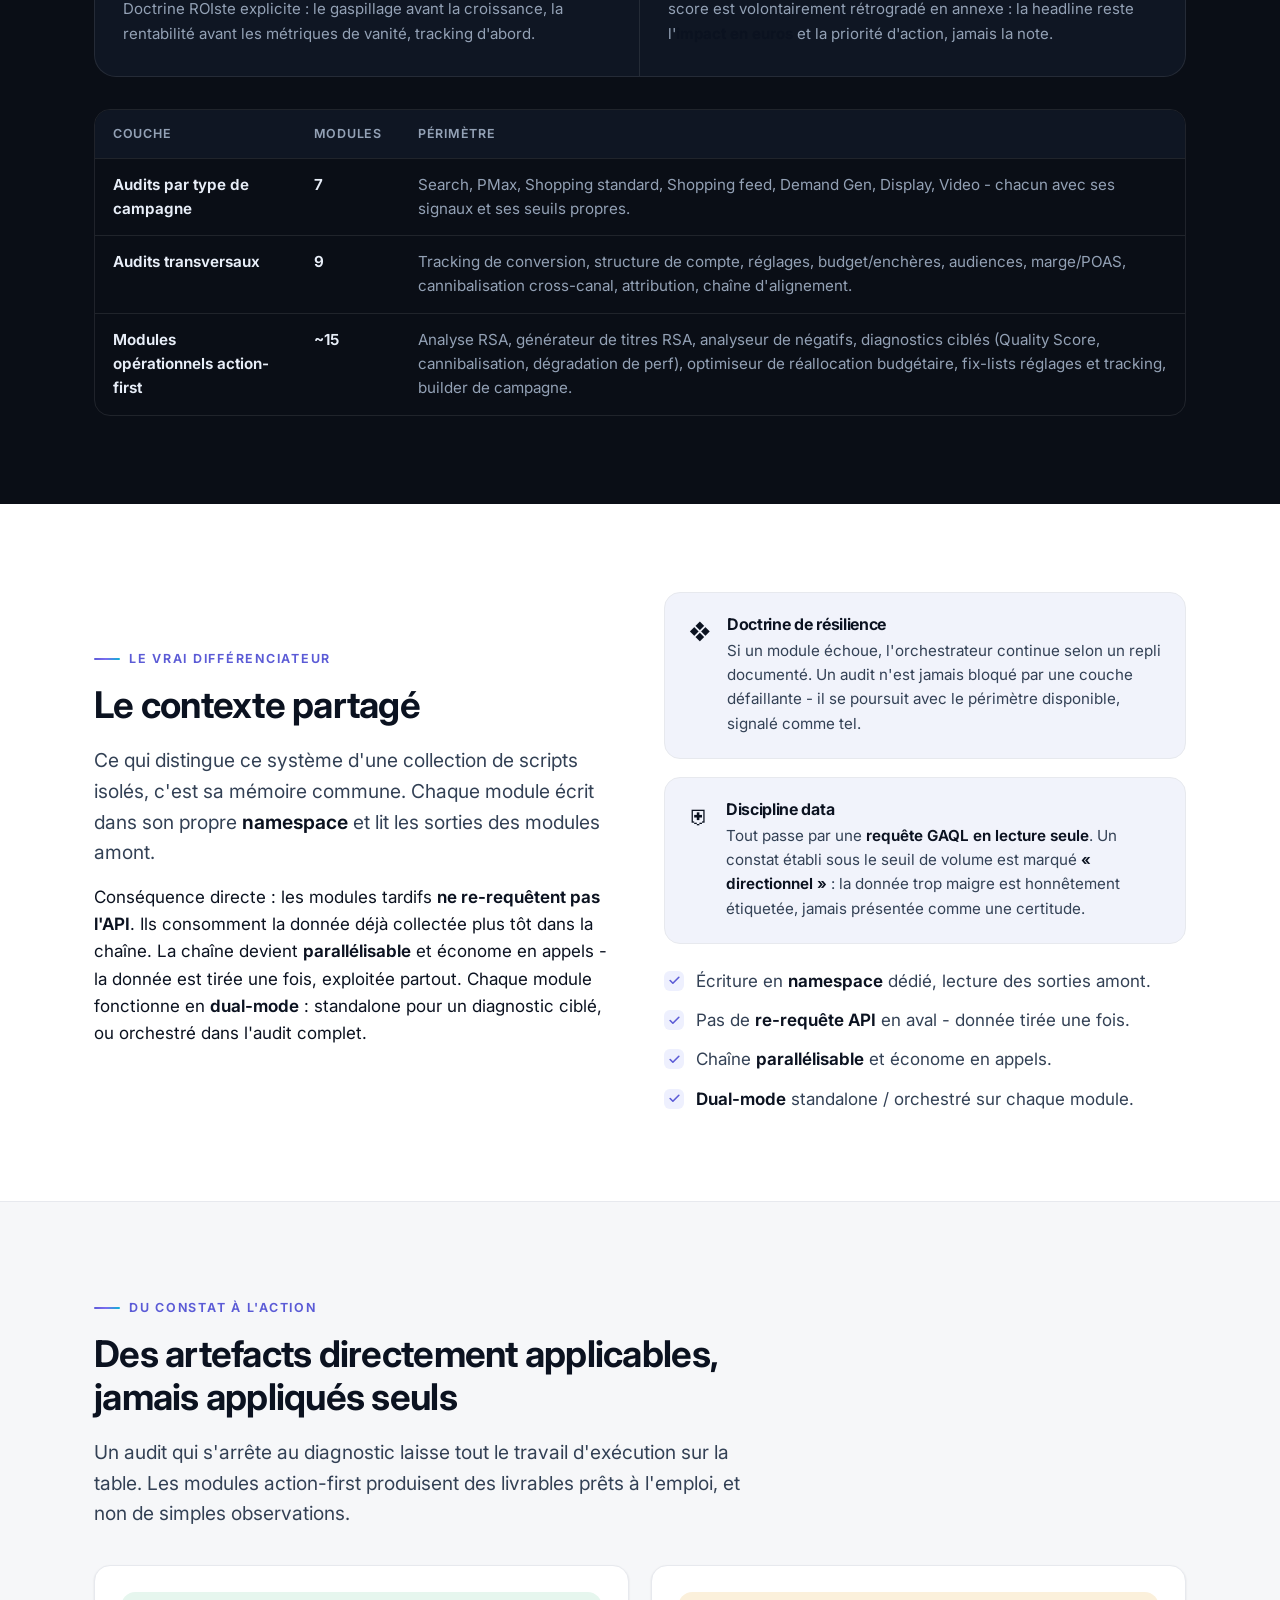
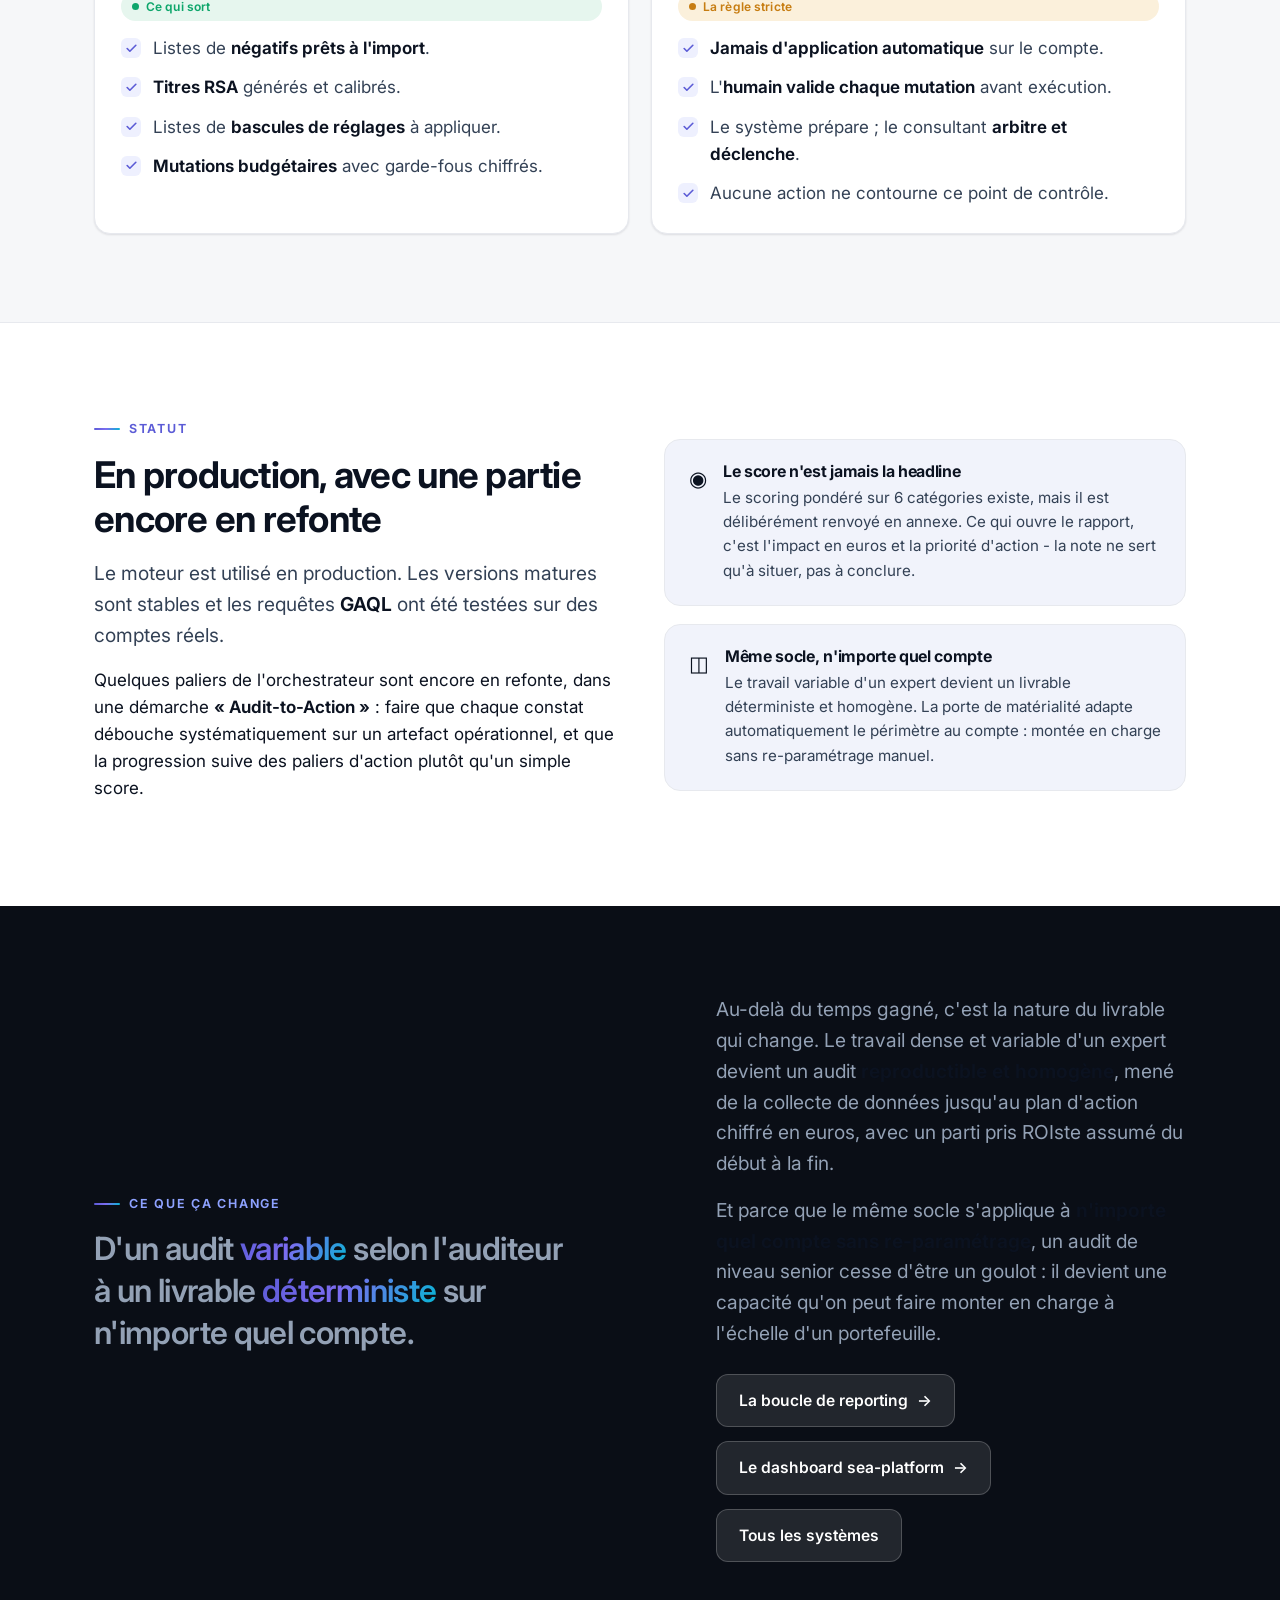
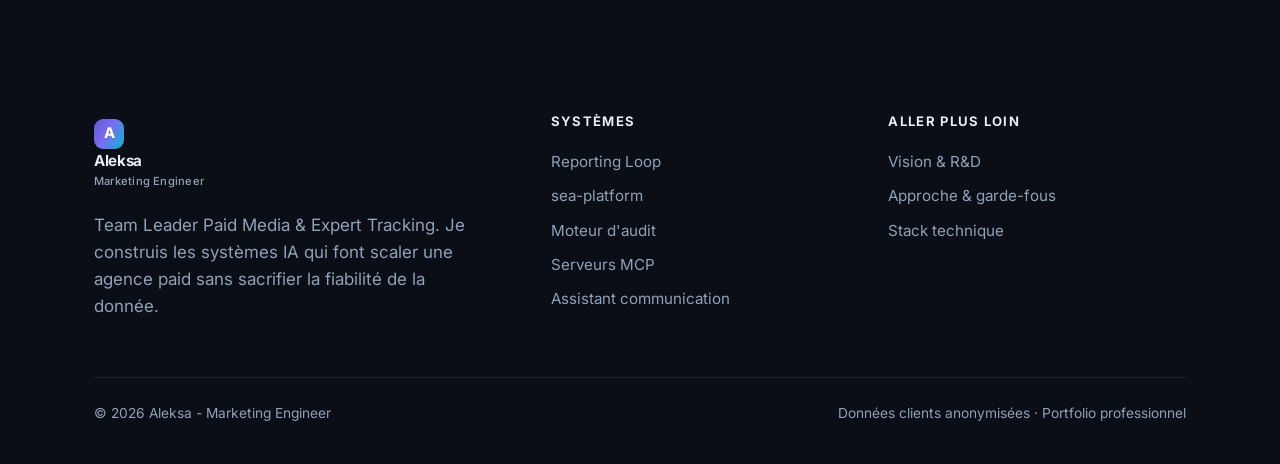
==== commit 781359de: "Refonte commerciale : landing annonceurs + 3 pages atout Home simplifiee en landing orientee benefic" ====
--- a/audit-engine.html
+++ b/audit-engine.html
@@ -21,12 +21,10 @@
       </a>
       <button class="nav__toggle" aria-label="Menu"><span></span><span></span><span></span></button>
       <nav class="nav__links">
-        <a href="index.html#production">Systèmes</a>
-        <a href="index.html#vision">Vision &amp; R&amp;D</a>
-        <a href="index.html#approche">Approche</a>
-        <a href="index.html#stack">Stack</a>
-        <a href="collaboration.html">Collaboration</a>
-        <a class="nav__cta" href="index.html#contact">Échanger</a>
+        <a href="tracking.html">Tracking</a>
+        <a href="paid.html">Pilotage Paid</a>
+        <a href="ia.html">Industrialisation IA</a>
+        <a class="nav__cta" href="index.html#contact">Me contacter</a>
       </nav>
     </div>
   </header>
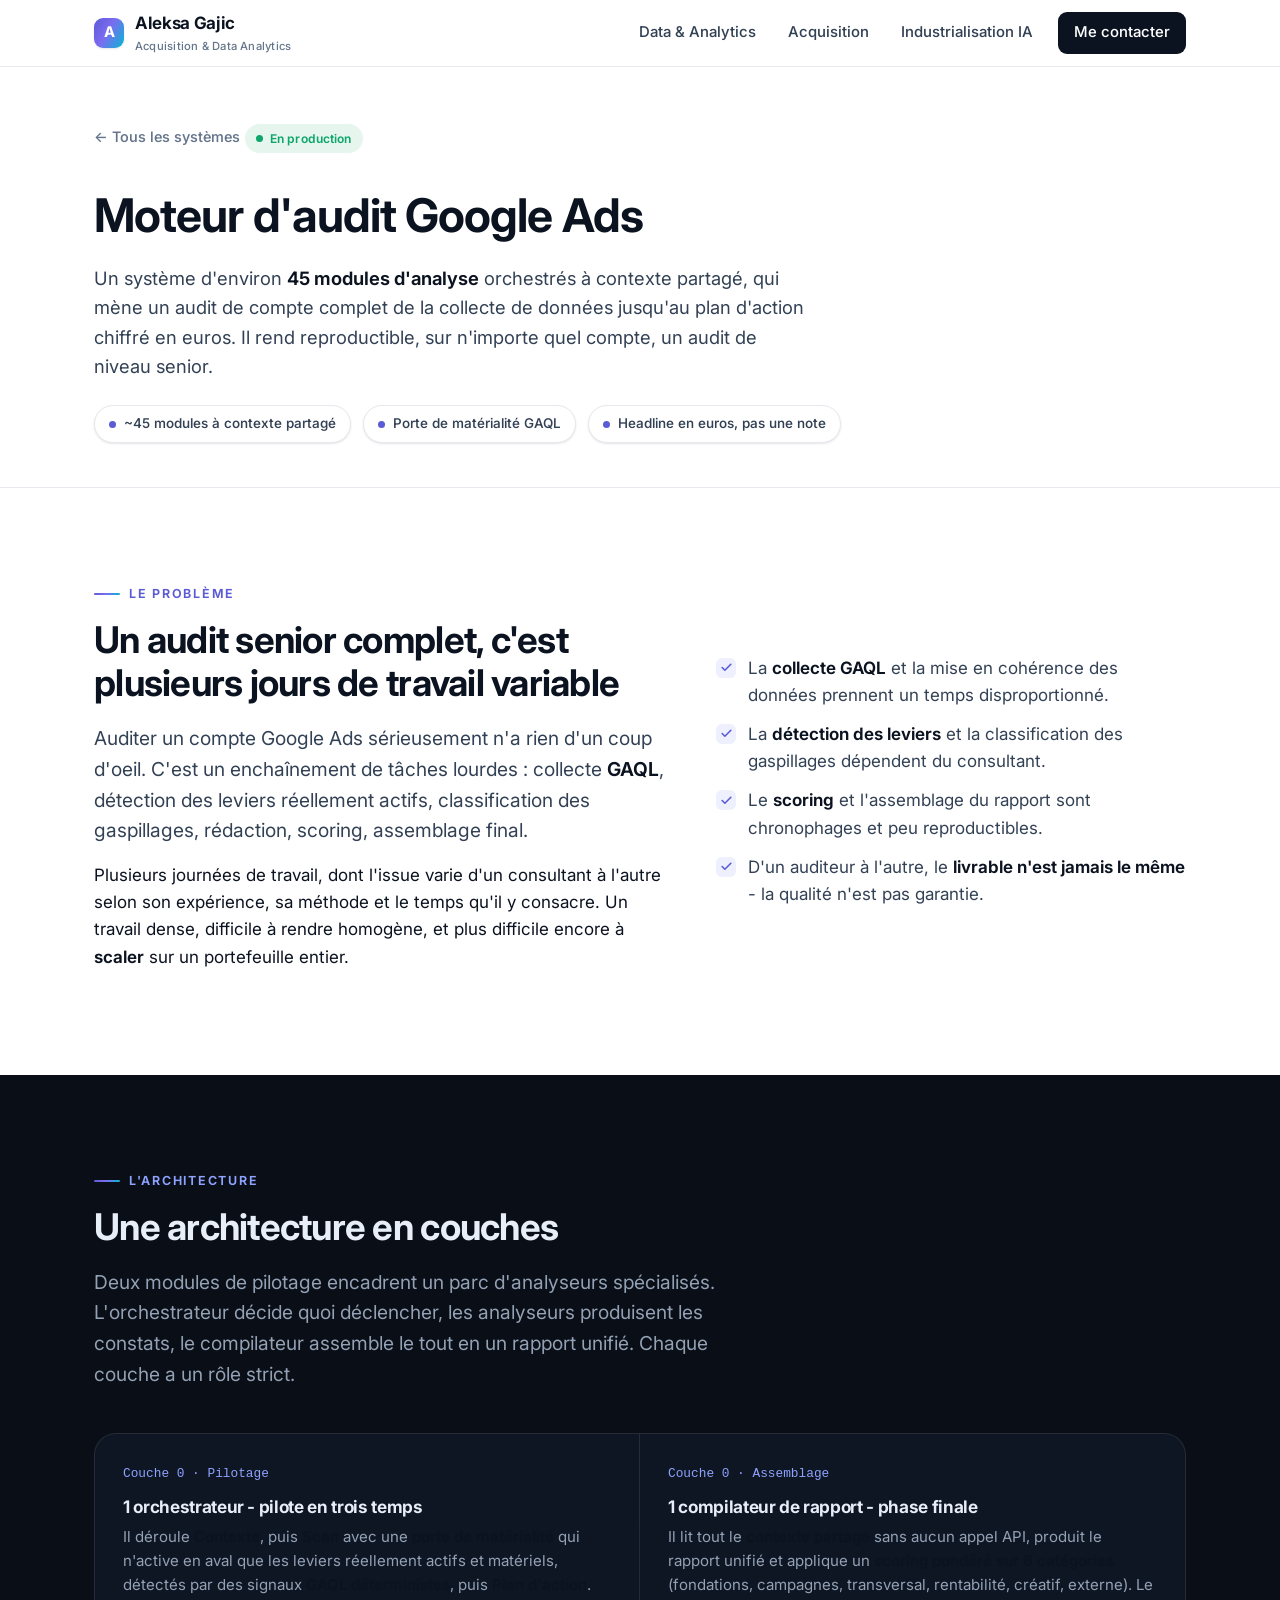
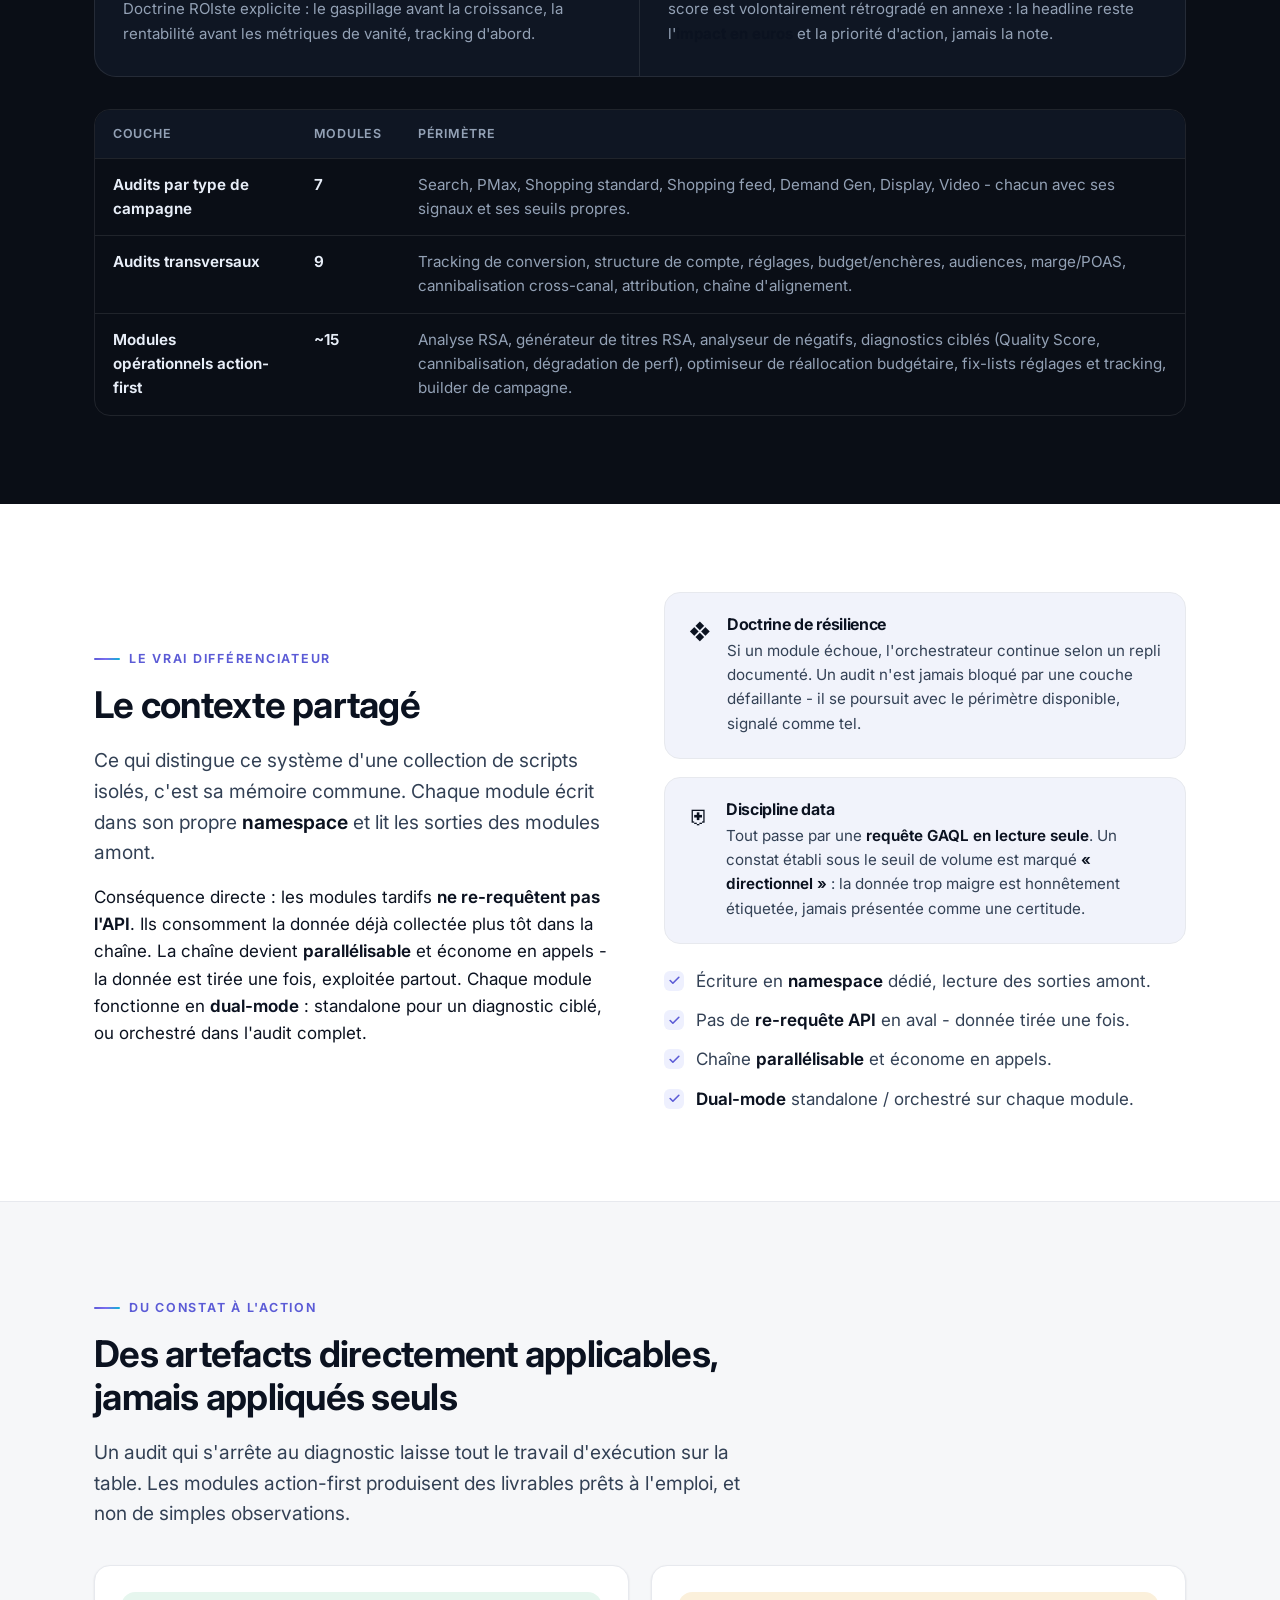
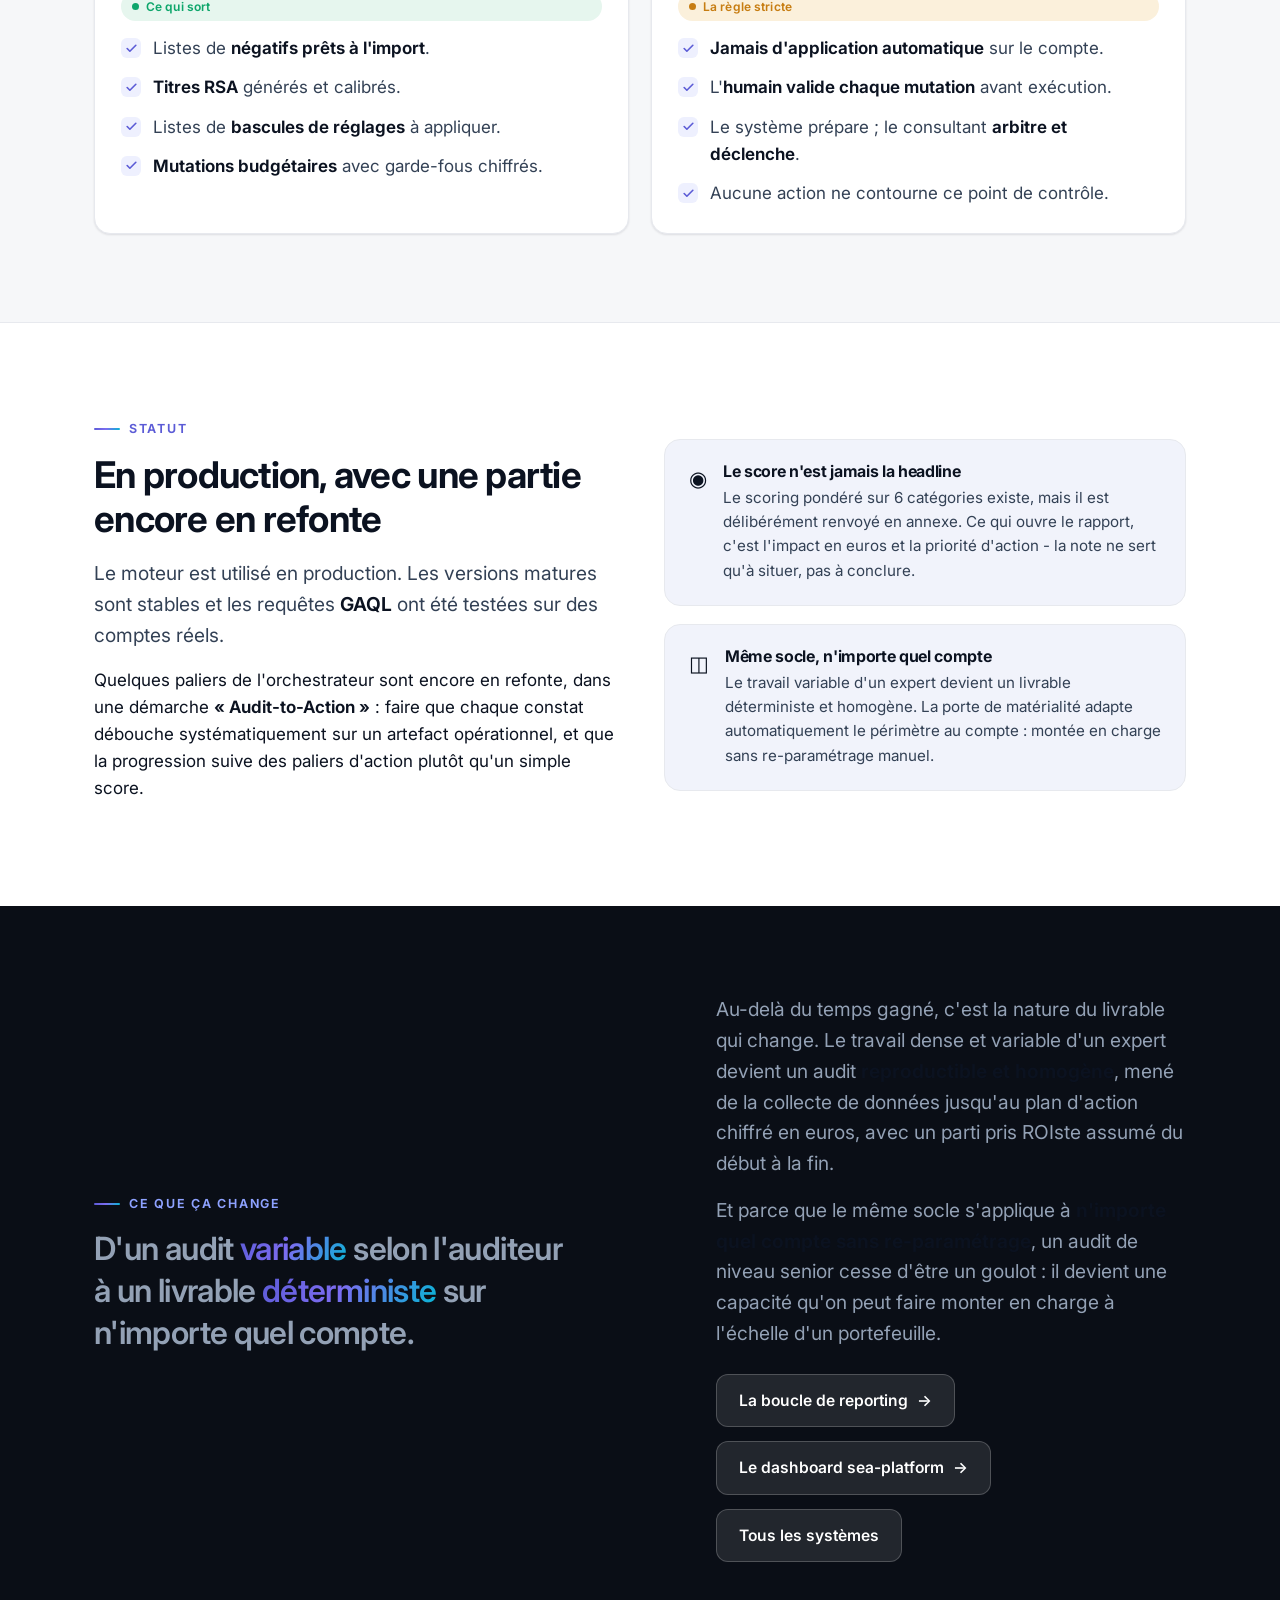
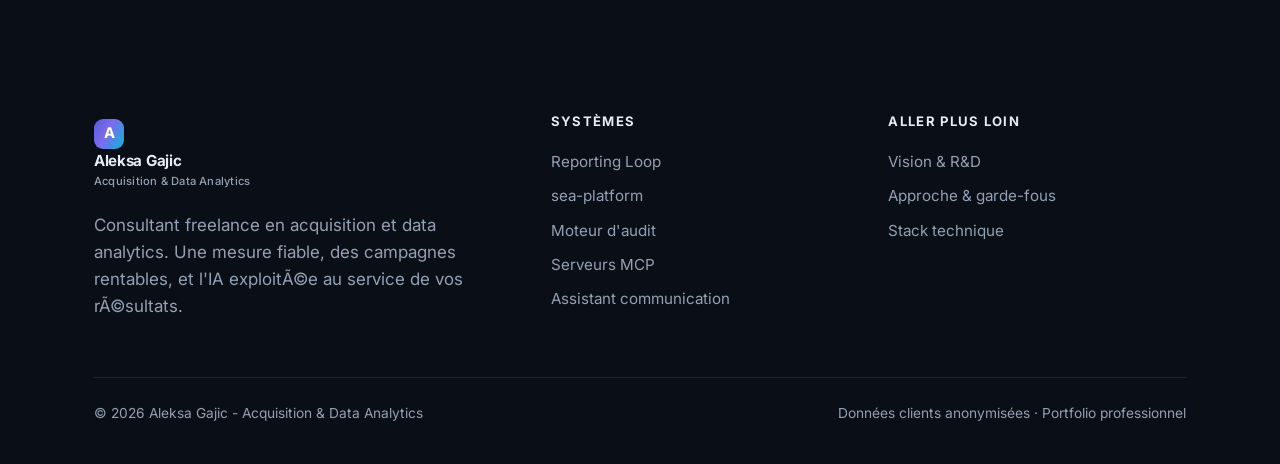
==== commit 0bfff47a: "Repositionnement : Acquisition & Data Analytics + IA maitrisee - Vocabulaire : tracking -> Data & An" ====
--- a/audit-engine.html
+++ b/audit-engine.html
@@ -3,7 +3,7 @@
 <head>
   <meta charset="UTF-8" />
   <meta name="viewport" content="width=device-width, initial-scale=1.0" />
-  <title>Moteur d'audit Google Ads - Aleksa | Marketing Engineer</title>
+  <title>Moteur d'audit Google Ads - Aleksa | Acquisition &amp; Data Analytics</title>
   <meta name="description" content="Un système d'environ 45 modules d'analyse orchestrés à contexte partagé, qui mène un audit de compte Google Ads complet de la collecte de données jusqu'au plan d'action chiffré en euros." />
   <link rel="preconnect" href="https://fonts.googleapis.com" />
   <link rel="preconnect" href="https://fonts.gstatic.com" crossorigin />
@@ -17,12 +17,12 @@
     <div class="wrap nav__inner">
       <a class="brand" href="index.html">
         <span class="brand__mark">A</span>
-        <span>Aleksa<small>Marketing Engineer</small></span>
+        <span>Aleksa Gajic<small>Acquisition &amp; Data Analytics</small></span>
       </a>
       <button class="nav__toggle" aria-label="Menu"><span></span><span></span><span></span></button>
       <nav class="nav__links">
-        <a href="tracking.html">Tracking</a>
-        <a href="paid.html">Pilotage Paid</a>
+        <a href="tracking.html">Data &amp; Analytics</a>
+        <a href="paid.html">Acquisition</a>
         <a href="ia.html">Industrialisation IA</a>
         <a class="nav__cta" href="index.html#contact">Me contacter</a>
       </nav>
@@ -272,9 +272,9 @@
         <div class="footer__brand">
           <a class="brand" href="index.html" style="color:var(--d-ink);margin-bottom:16px">
             <span class="brand__mark">A</span>
-            <span>Aleksa<small style="color:var(--d-muted)">Marketing Engineer</small></span>
+            <span>Aleksa Gajic<small style="color:var(--d-muted)">Acquisition &amp; Data Analytics</small></span>
           </a>
-          <p>Team Leader Paid Media &amp; Expert Tracking. Je construis les systèmes IA qui font scaler une agence paid sans sacrifier la fiabilité de la donnée.</p>
+          <p>Consultant freelance en acquisition et data analytics. Une mesure fiable, des campagnes rentables, et l'IA exploitÃ©e au service de vos rÃ©sultats.</p>
         </div>
         <div>
           <h4>Systèmes</h4>
@@ -292,7 +292,7 @@
         </div>
       </div>
       <div class="footer__bottom">
-        <span>© 2026 Aleksa - Marketing Engineer</span>
+        <span>© 2026 Aleksa Gajic - Acquisition &amp; Data Analytics</span>
         <span>Données clients anonymisées · Portfolio professionnel</span>
       </div>
     </div>
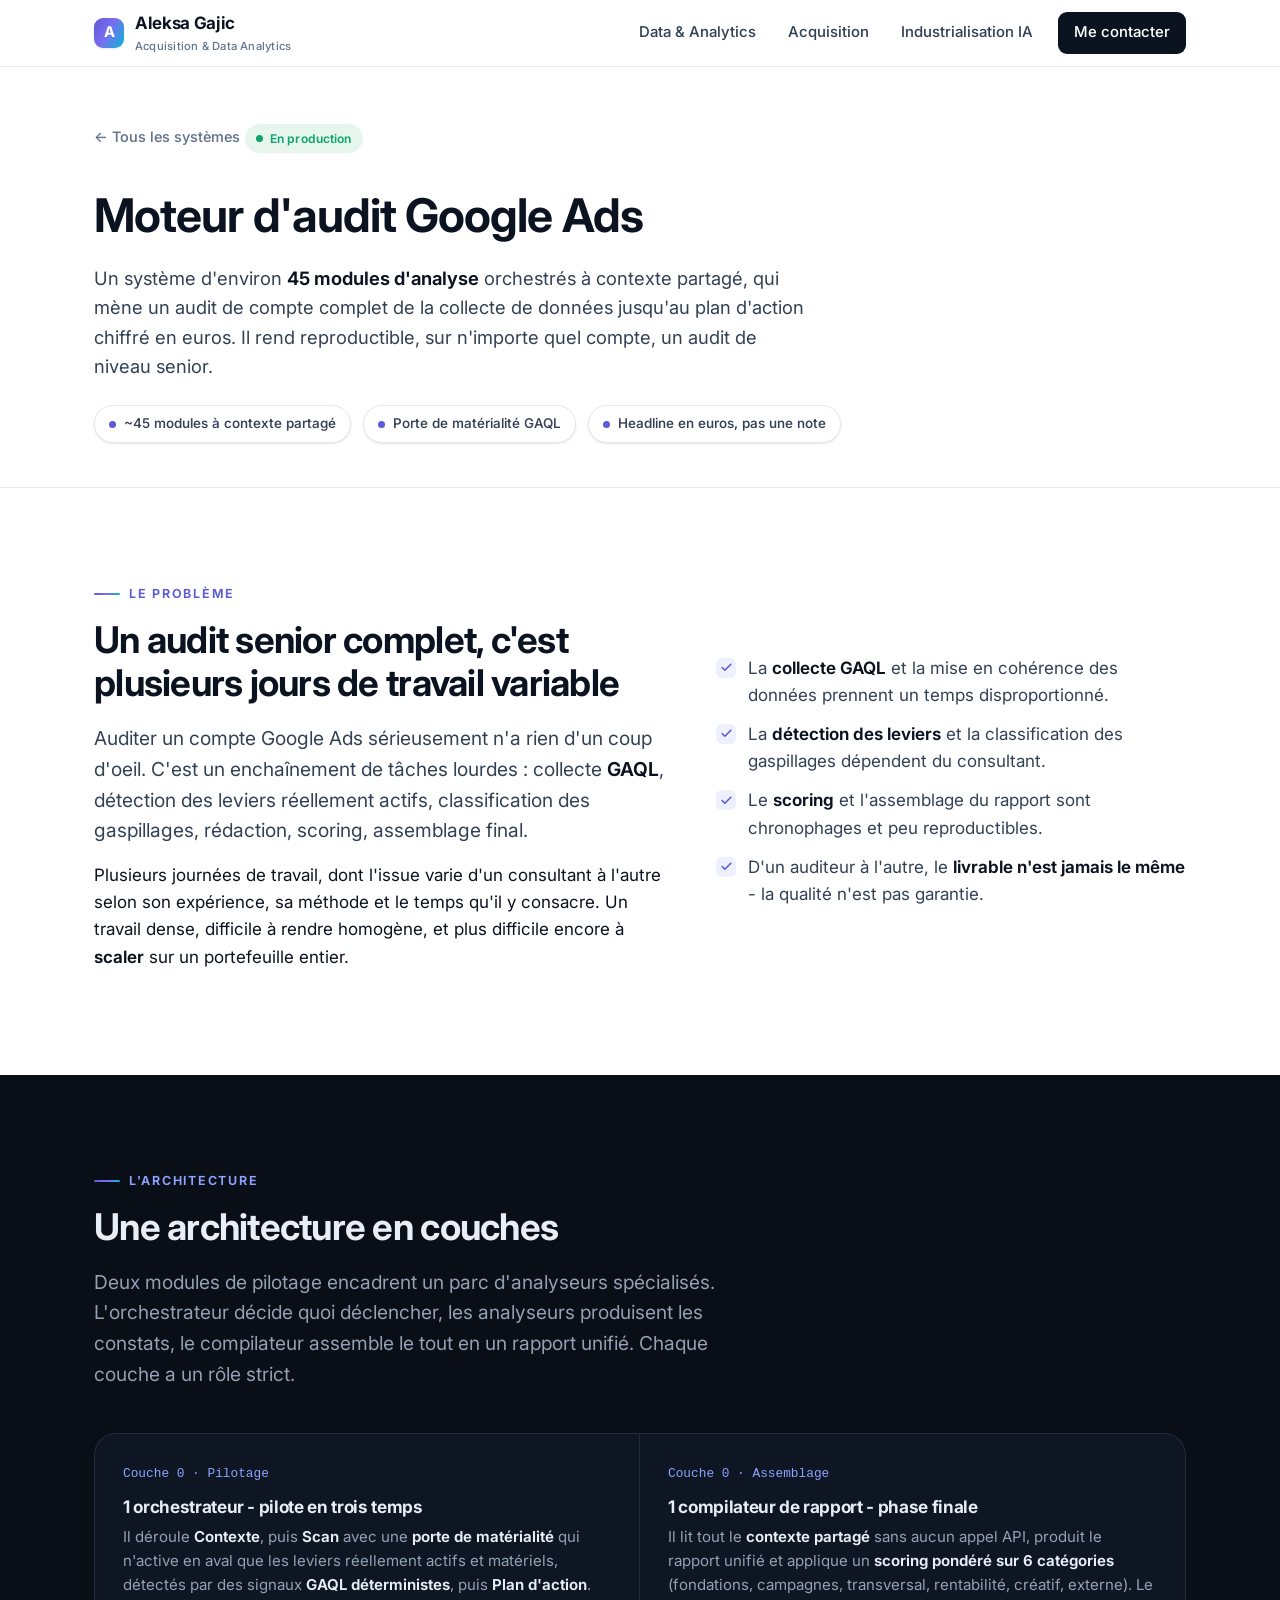
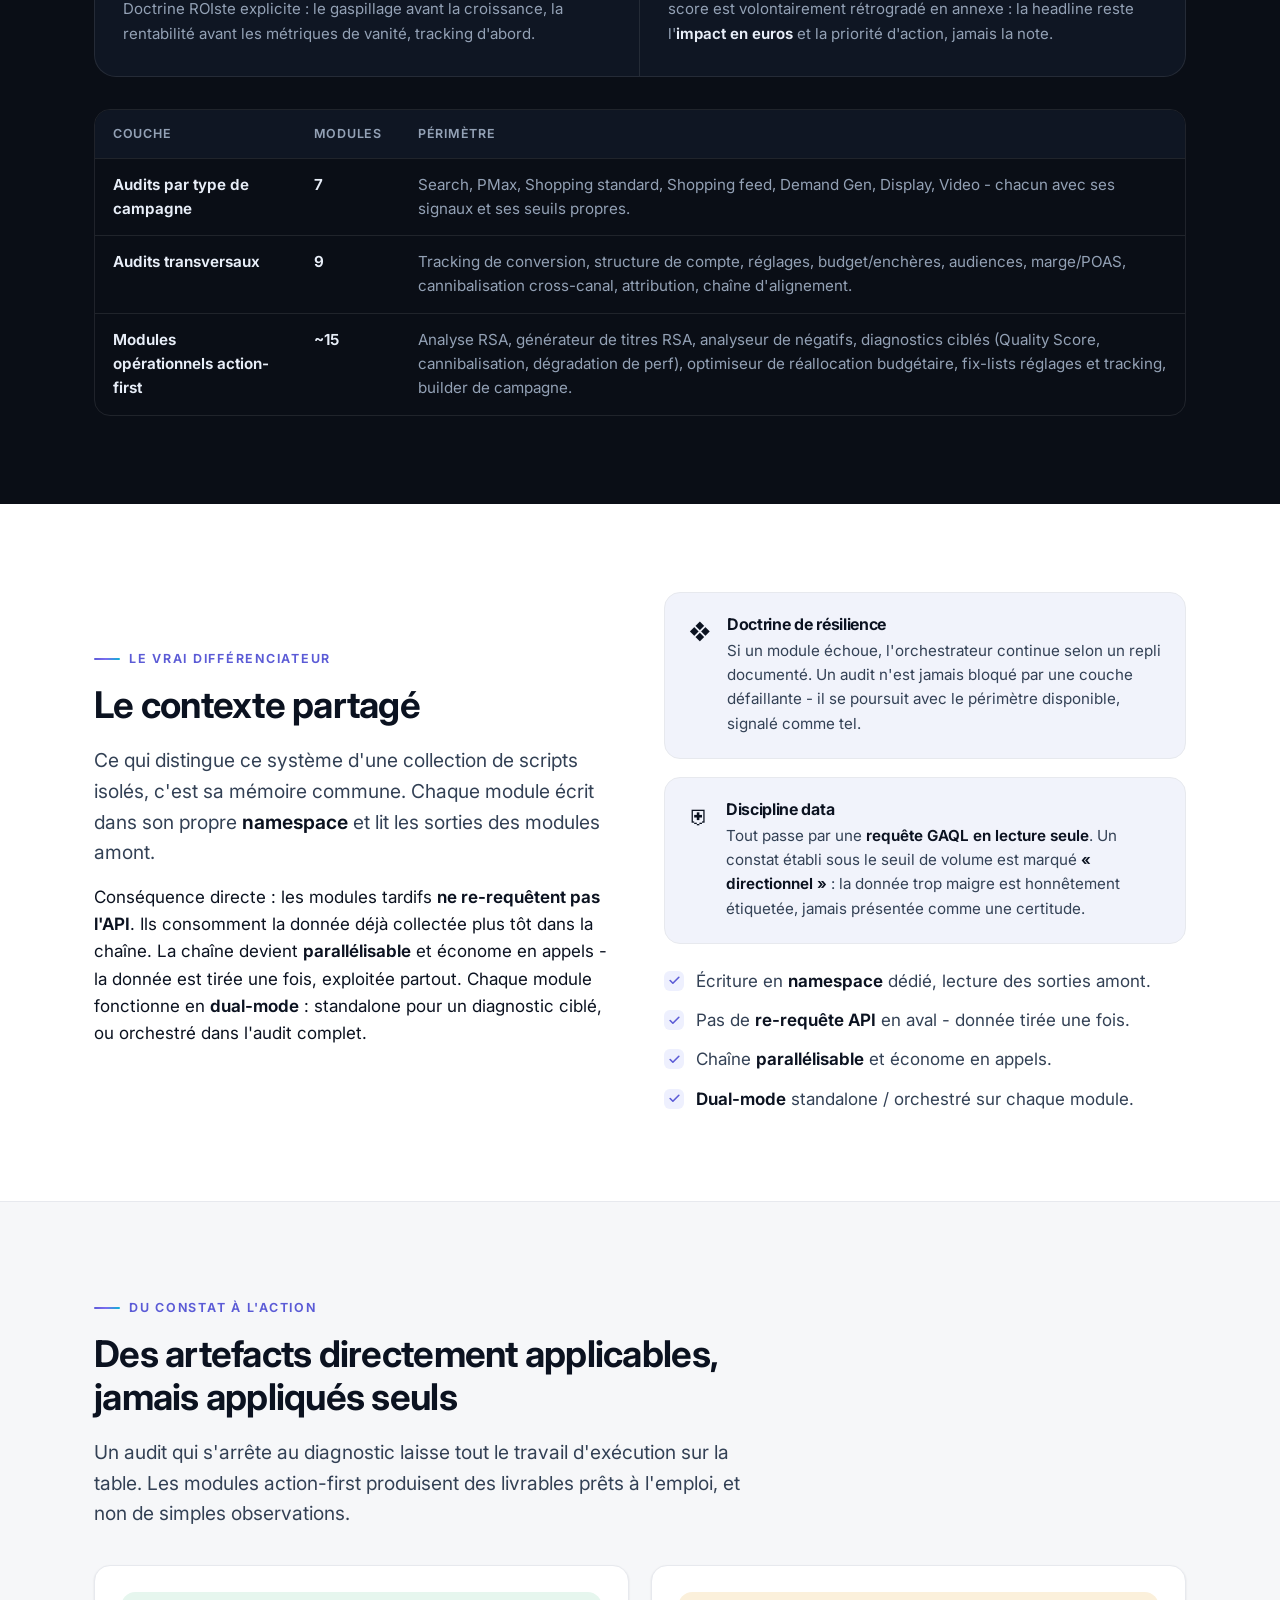
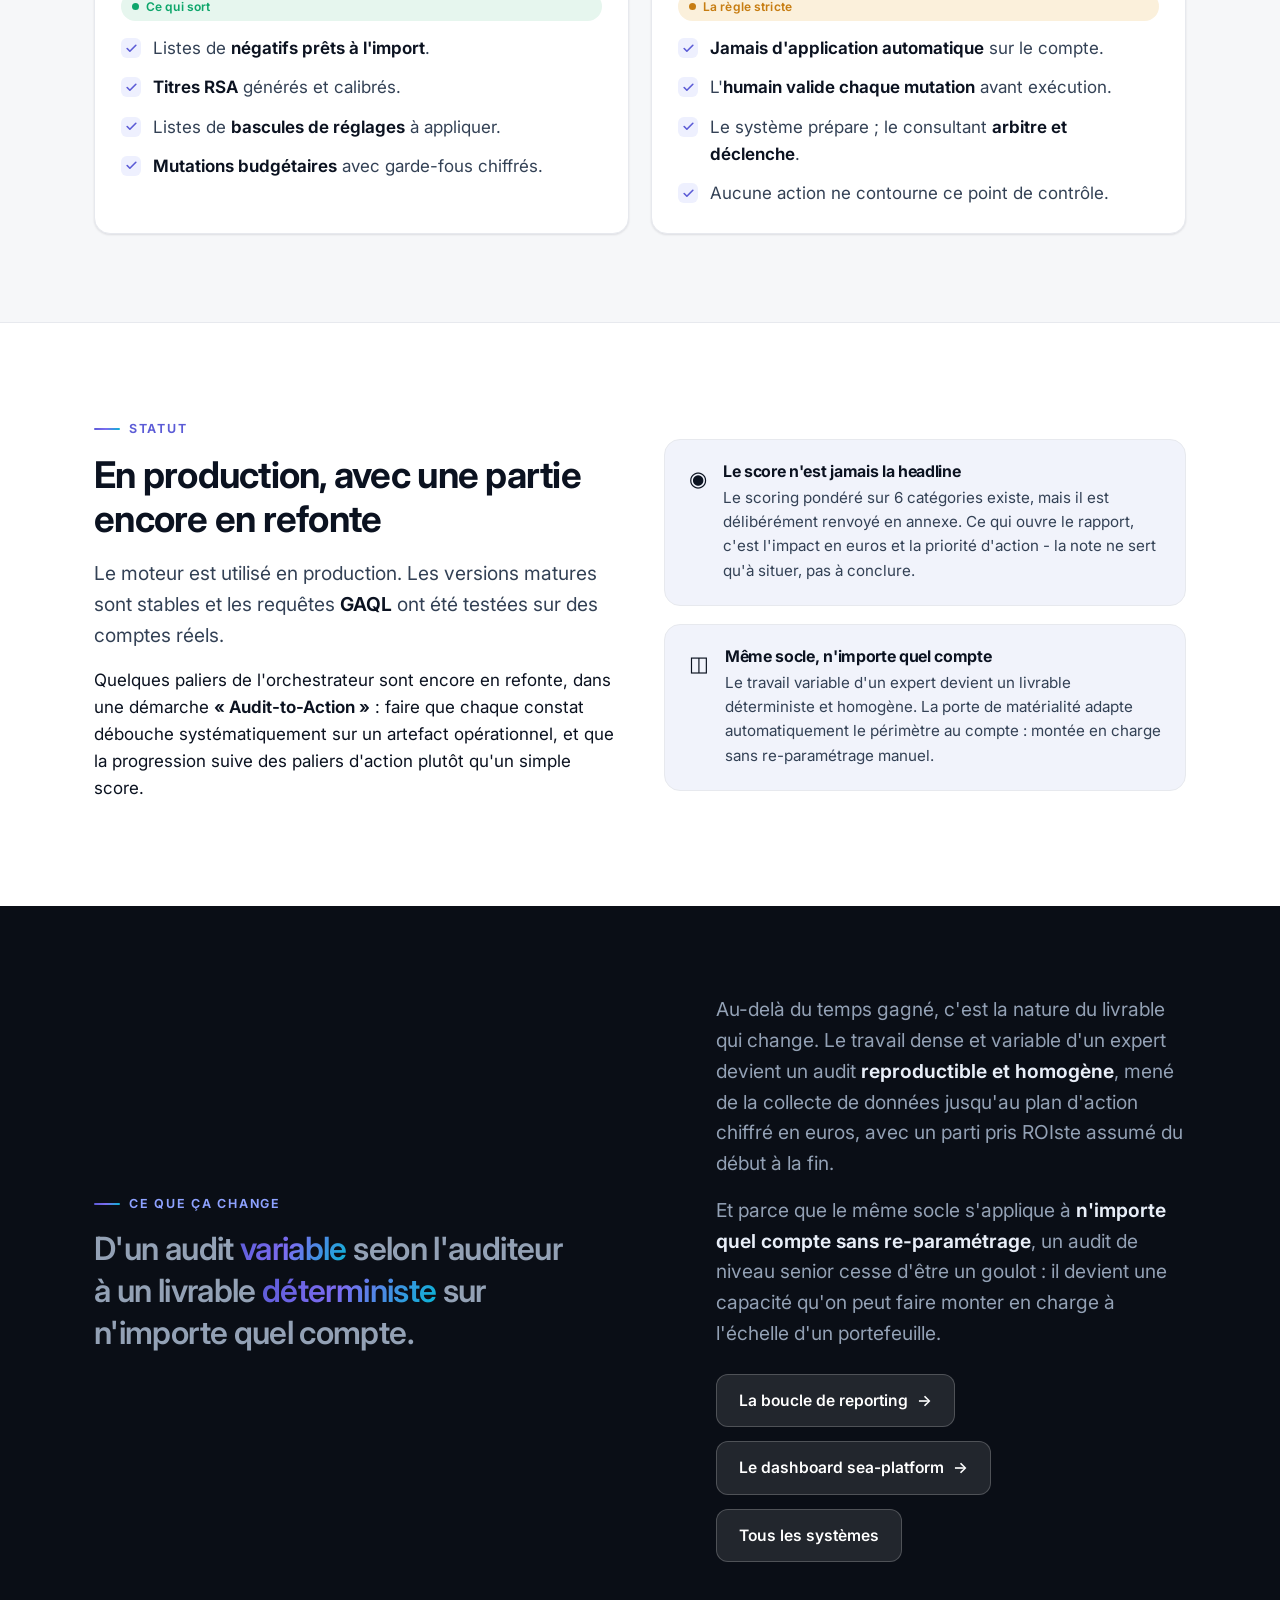
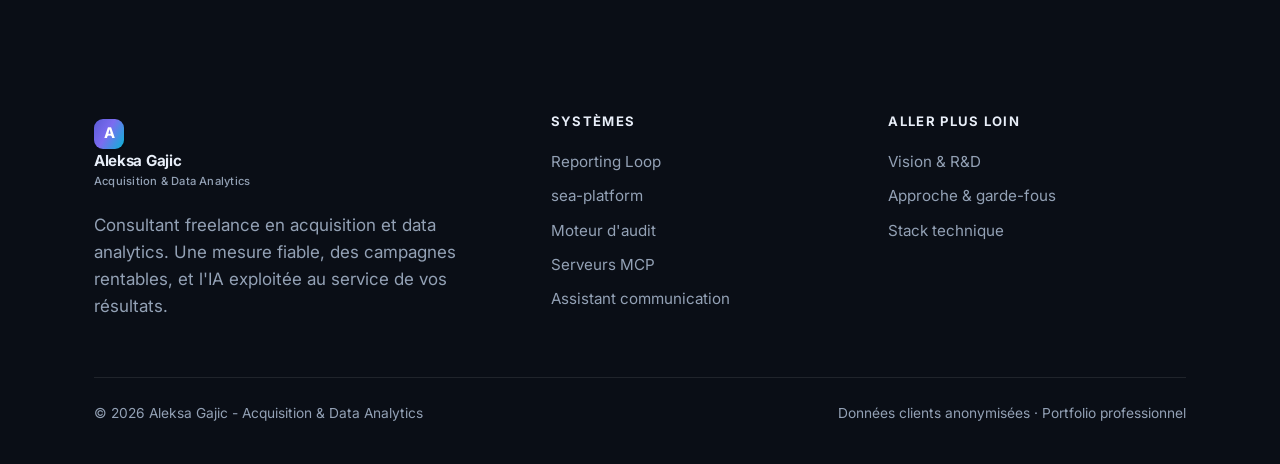
==== commit 3bc6d777: "Fix footer : encodage accents (mojibake) + redondance 'Consultant' + meta paid Co-Authored-By: Claud" ====
--- a/audit-engine.html
+++ b/audit-engine.html
@@ -274,7 +274,7 @@
             <span class="brand__mark">A</span>
             <span>Aleksa Gajic<small style="color:var(--d-muted)">Acquisition &amp; Data Analytics</small></span>
           </a>
-          <p>Consultant freelance en acquisition et data analytics. Une mesure fiable, des campagnes rentables, et l'IA exploitÃ©e au service de vos rÃ©sultats.</p>
+          <p>Consultant freelance en acquisition et data analytics. Une mesure fiable, des campagnes rentables, et l'IA exploitée au service de vos résultats.</p>
         </div>
         <div>
           <h4>Systèmes</h4>
--- a/assets/styles.css
+++ b/assets/styles.css
@@ -199,6 +199,8 @@
 .dark .lead, .dark p { color: var(--d-muted); }
 .dark .eyebrow { color: #8ea2ff; }
 .dark .muted { color: var(--d-muted); }
+.dark strong { color: var(--d-ink); }
+.dark .ticks li strong { color: var(--d-ink); }
 .dark .pill { background: var(--d-surface); border-color: var(--d-line); color: var(--d-ink); }
 .dark .card { background: var(--d-surface); border-color: var(--d-line); color: var(--d-ink); box-shadow: none; }
 .dark .card h3 { color: var(--d-ink); }
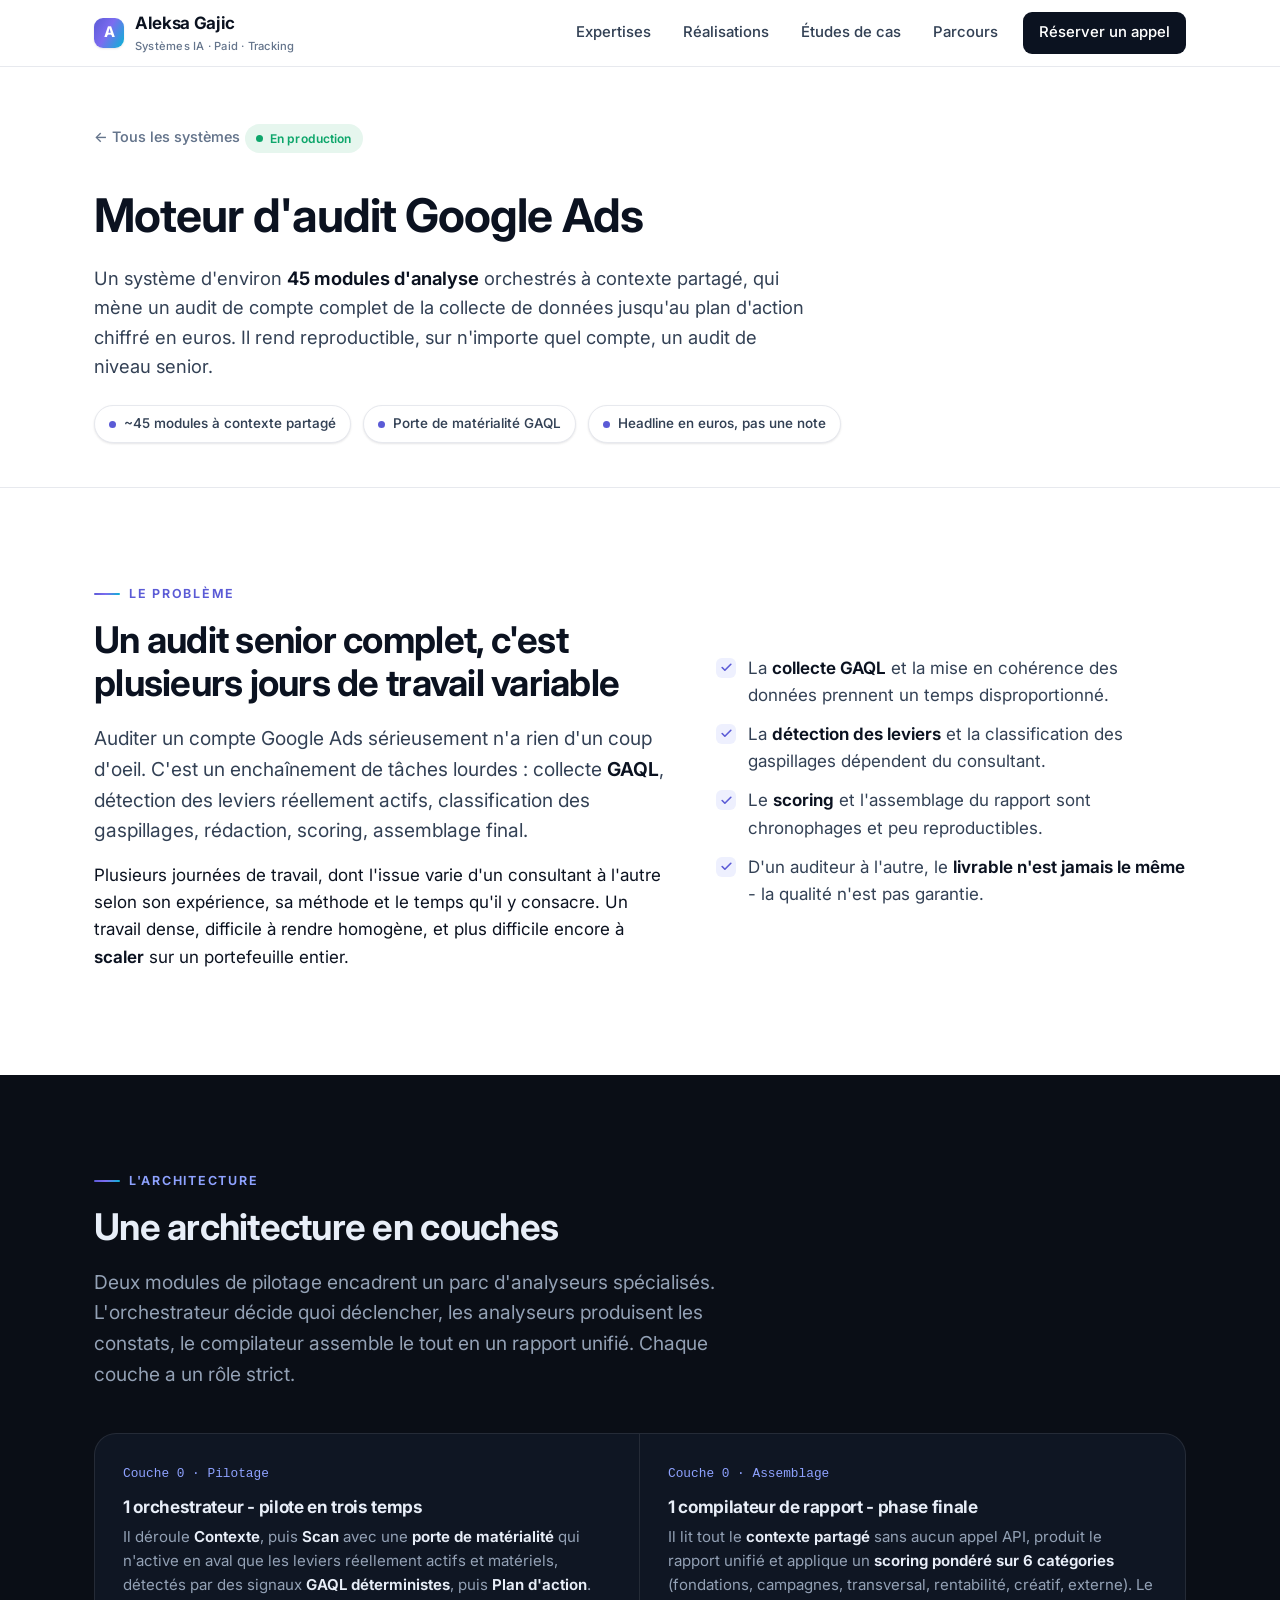
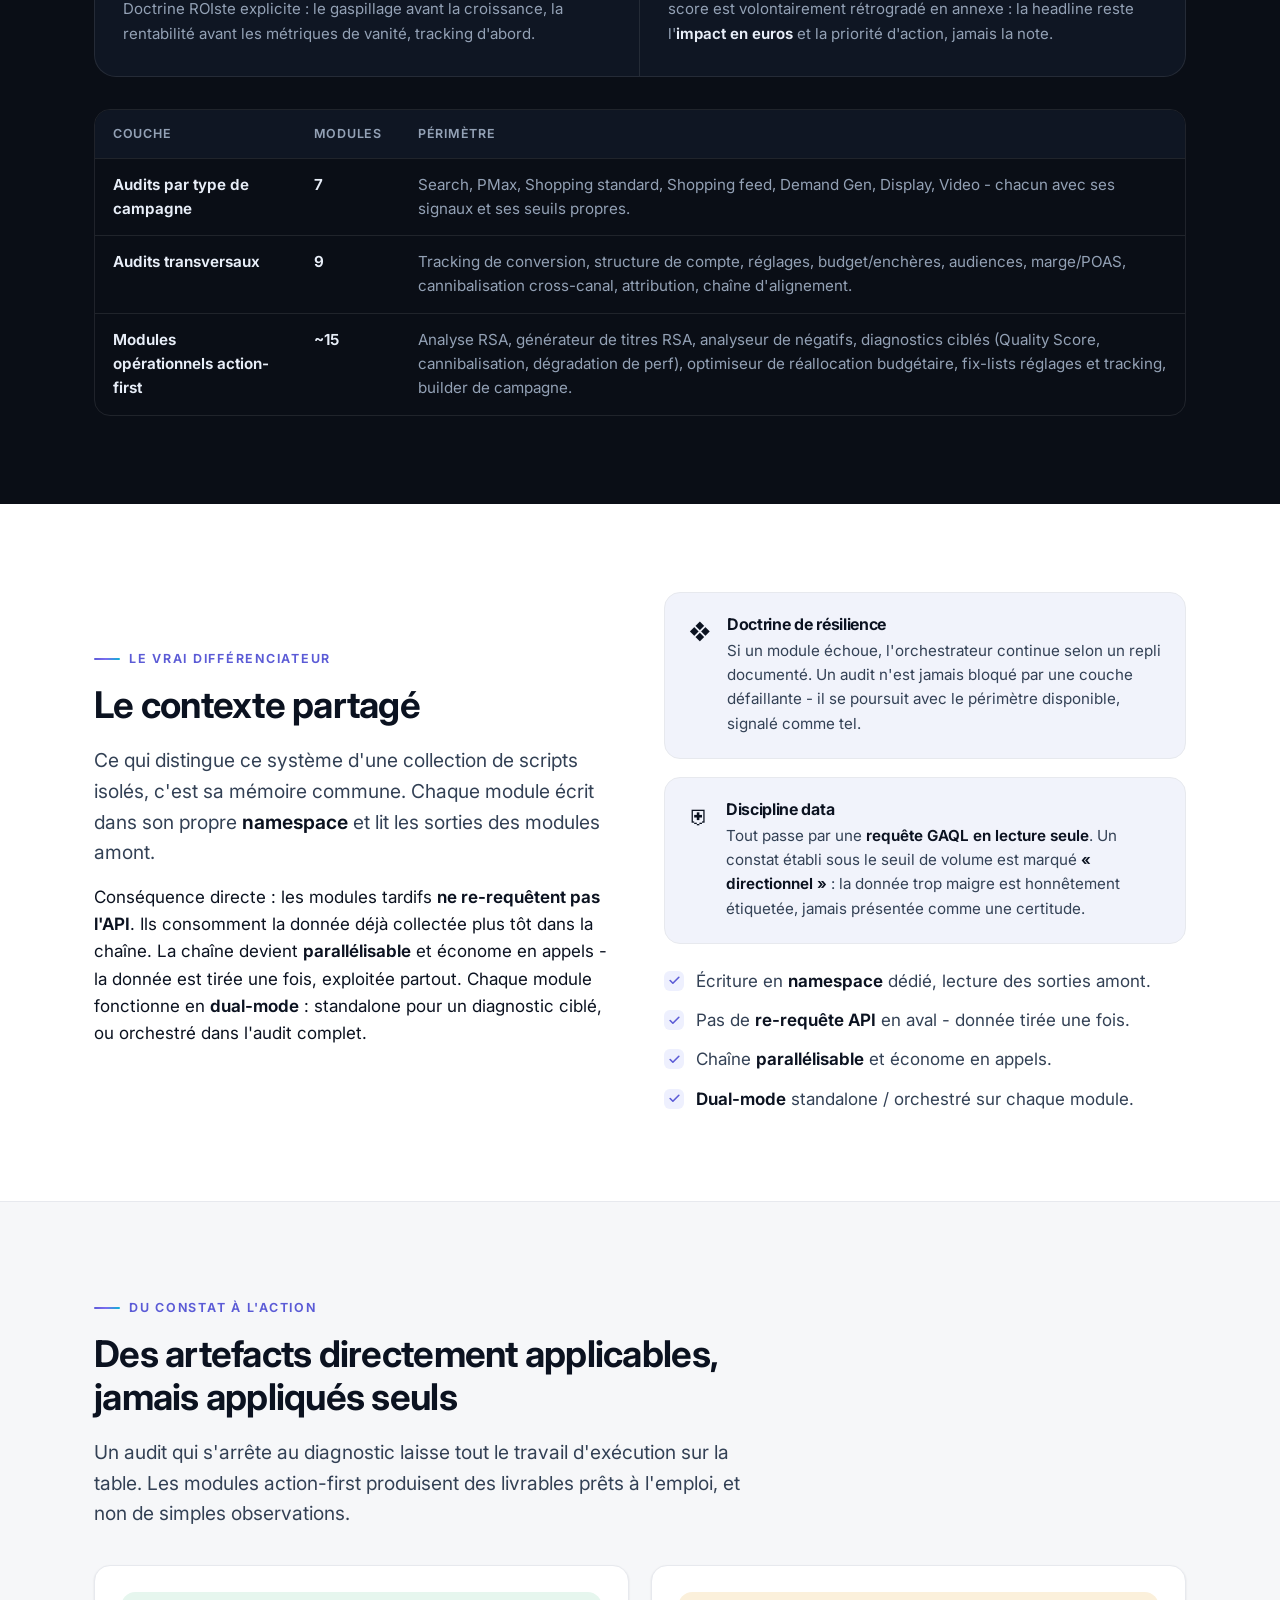
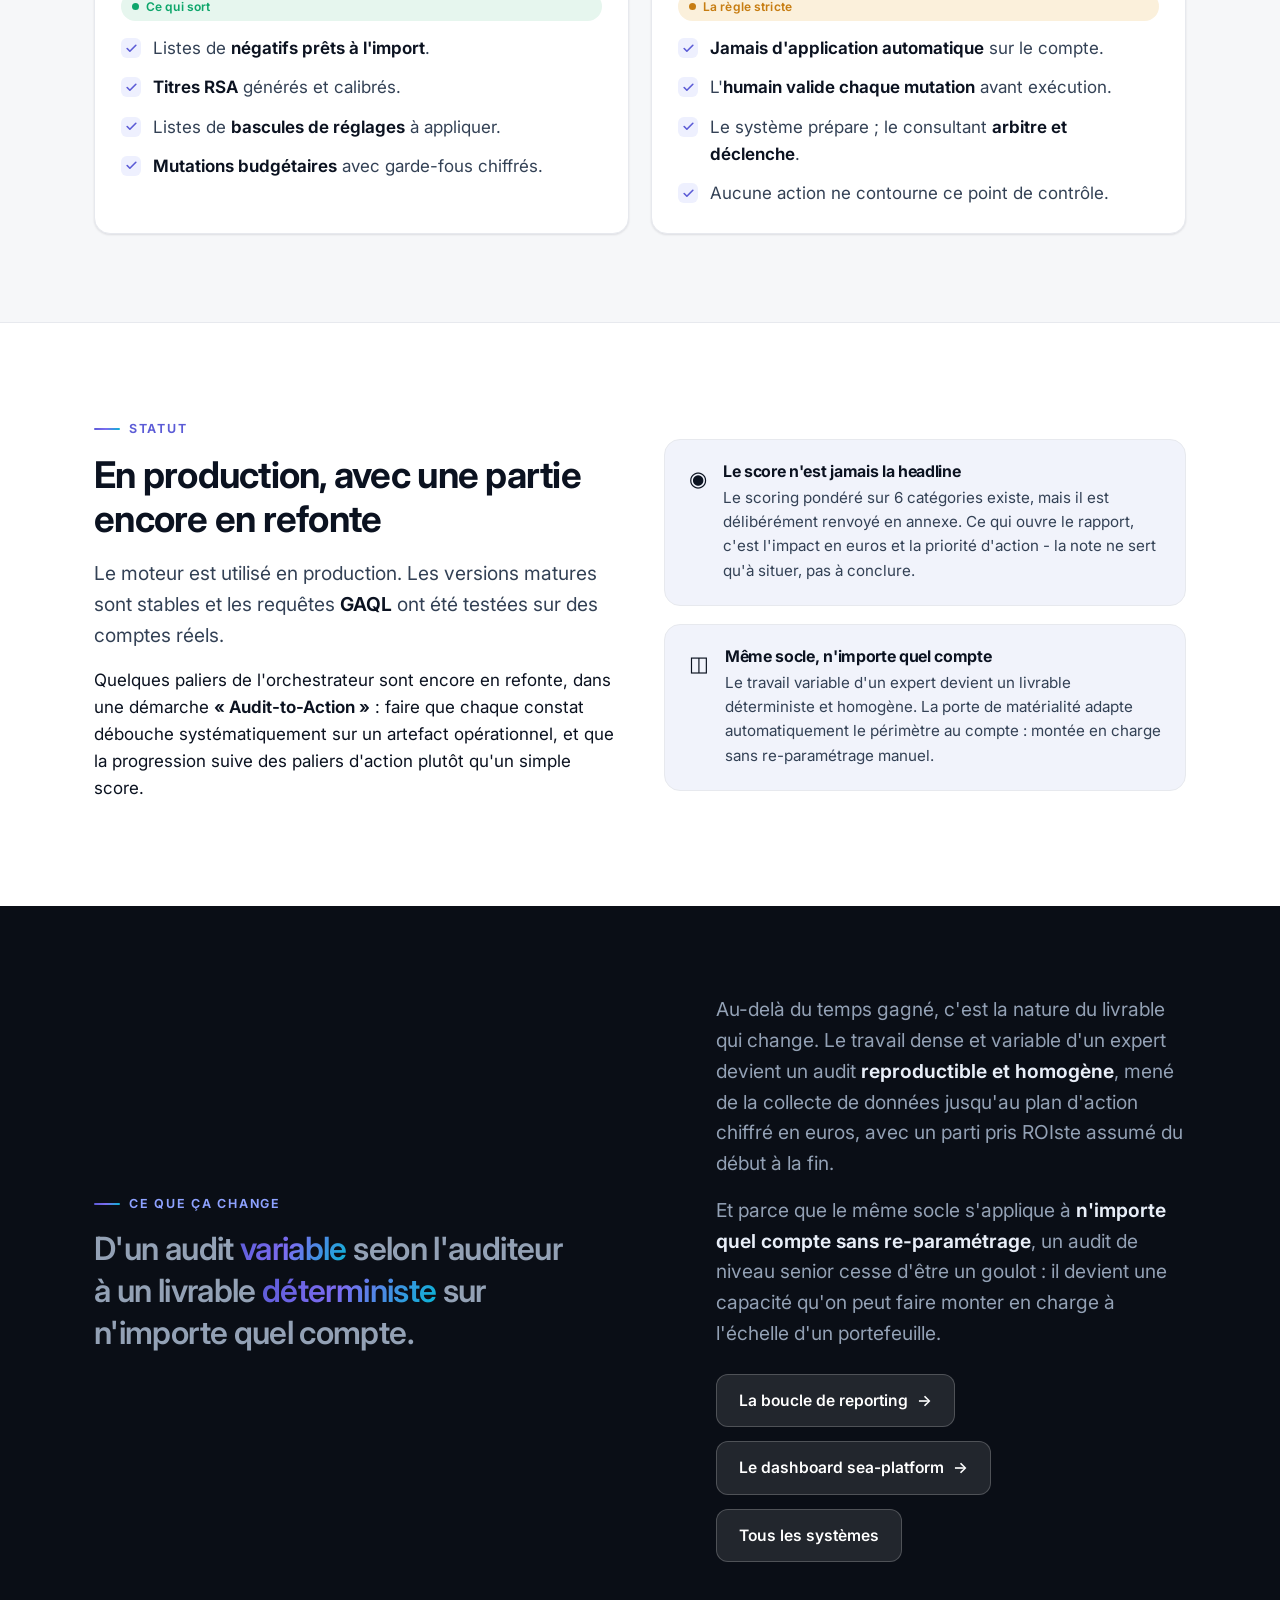
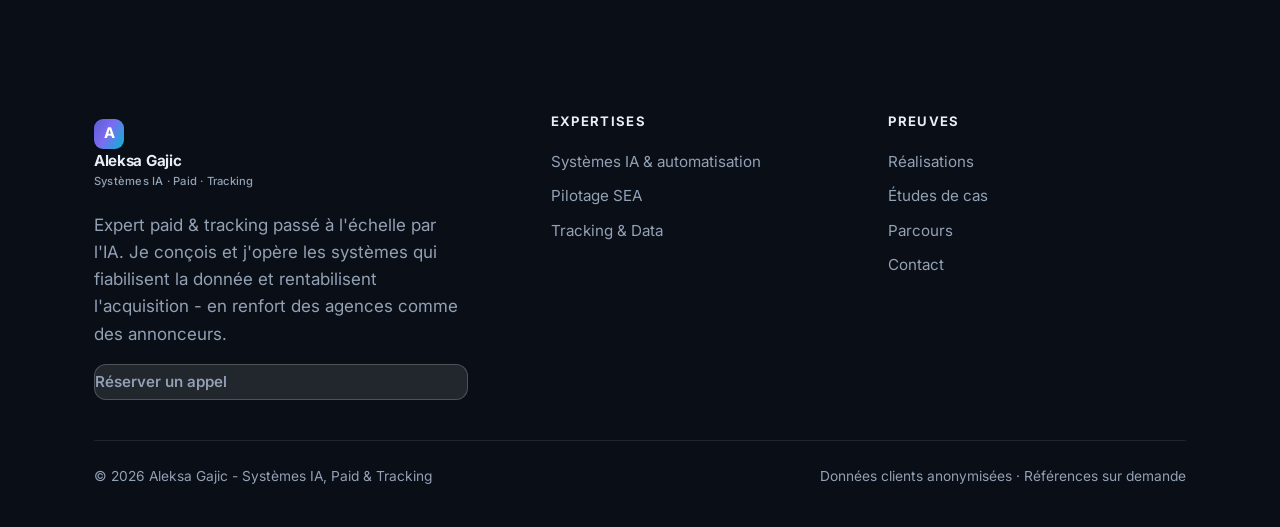
==== commit 7c1d322e: "Refonte freelance IA-first + Realisations + Etudes de cas - Repositionnement: IA/automatisation en o" ====
--- a/audit-engine.html
+++ b/audit-engine.html
@@ -17,14 +17,15 @@
     <div class="wrap nav__inner">
       <a class="brand" href="index.html">
         <span class="brand__mark">A</span>
-        <span>Aleksa Gajic<small>Acquisition &amp; Data Analytics</small></span>
+        <span>Aleksa Gajic<small>Systèmes IA · Paid · Tracking</small></span>
       </a>
       <button class="nav__toggle" aria-label="Menu"><span></span><span></span><span></span></button>
       <nav class="nav__links">
-        <a href="tracking.html">Data &amp; Analytics</a>
-        <a href="paid.html">Acquisition</a>
-        <a href="ia.html">Industrialisation IA</a>
-        <a class="nav__cta" href="index.html#contact">Me contacter</a>
+        <a href="index.html#offre">Expertises</a>
+        <a href="realisations.html">Réalisations</a>
+        <a href="etudes-de-cas.html">Études de cas</a>
+        <a href="index.html#parcours">Parcours</a>
+        <a class="nav__cta" href="index.html#contact">Réserver un appel</a>
       </nav>
     </div>
   </header>
@@ -32,7 +33,7 @@
   <!-- PAGE HEADER -->
   <section class="phead">
     <div class="wrap">
-      <a class="back" href="index.html#production">← Tous les systèmes</a>
+      <a class="back" href="realisations.html">← Tous les systèmes</a>
       <span class="badge badge--prod">En production</span>
       <h1 style="margin-top:18px">Moteur d'audit Google Ads</h1>
       <p class="lead">Un système d'environ <strong>45 modules d'analyse</strong> orchestrés à contexte partagé, qui mène un audit de compte complet de la collecte de données jusqu'au plan d'action chiffré en euros. Il rend reproductible, sur n'importe quel compte, un audit de niveau senior.</p>
@@ -259,7 +260,7 @@
         <div class="btn-row" style="margin-top:26px">
           <a class="btn btn--light" href="reporting-loop.html">La boucle de reporting <span class="arrow">→</span></a>
           <a class="btn btn--light" href="sea-platform.html">Le dashboard sea-platform <span class="arrow">→</span></a>
-          <a class="btn btn--light" href="index.html#production">Tous les systèmes</a>
+          <a class="btn btn--light" href="realisations.html">Tous les systèmes</a>
         </div>
       </div>
     </div>
@@ -272,28 +273,28 @@
         <div class="footer__brand">
           <a class="brand" href="index.html" style="color:var(--d-ink);margin-bottom:16px">
             <span class="brand__mark">A</span>
-            <span>Aleksa Gajic<small style="color:var(--d-muted)">Acquisition &amp; Data Analytics</small></span>
+            <span>Aleksa Gajic<small style="color:var(--d-muted)">Systèmes IA · Paid · Tracking</small></span>
           </a>
-          <p>Consultant freelance en acquisition et data analytics. Une mesure fiable, des campagnes rentables, et l'IA exploitée au service de vos résultats.</p>
+          <p>Expert paid &amp; tracking passé à l'échelle par l'IA. Je conçois et j'opère les systèmes qui fiabilisent la donnée et rentabilisent l'acquisition - en renfort des agences comme des annonceurs.</p>
+          <a class="btn btn--light" href="index.html#contact" style="margin-top:14px">Réserver un appel</a>
         </div>
         <div>
-          <h4>Systèmes</h4>
-          <a href="reporting-loop.html">Reporting Loop</a>
-          <a href="sea-platform.html">sea-platform</a>
-          <a href="audit-engine.html">Moteur d'audit</a>
-          <a href="mcp-servers.html">Serveurs MCP</a>
-          <a href="comms-assistant.html">Assistant communication</a>
+          <h4>Expertises</h4>
+          <a href="ia.html">Systèmes IA &amp; automatisation</a>
+          <a href="paid.html">Pilotage SEA</a>
+          <a href="tracking.html">Tracking &amp; Data</a>
         </div>
         <div>
-          <h4>Aller plus loin</h4>
-          <a href="vision-rd.html">Vision &amp; R&amp;D</a>
-          <a href="index.html#approche">Approche &amp; garde-fous</a>
-          <a href="index.html#stack">Stack technique</a>
+          <h4>Preuves</h4>
+          <a href="realisations.html">Réalisations</a>
+          <a href="etudes-de-cas.html">Études de cas</a>
+          <a href="index.html#parcours">Parcours</a>
+          <a href="index.html#contact">Contact</a>
         </div>
       </div>
       <div class="footer__bottom">
-        <span>© 2026 Aleksa Gajic - Acquisition &amp; Data Analytics</span>
-        <span>Données clients anonymisées · Portfolio professionnel</span>
+        <span>© 2026 Aleksa Gajic - Systèmes IA, Paid &amp; Tracking</span>
+        <span>Données clients anonymisées · Références sur demande</span>
       </div>
     </div>
   </footer>
--- a/assets/styles.css
+++ b/assets/styles.css
@@ -1,5 +1,5 @@
 /* =========================================================================
-   Portfolio - Aleksa | Marketing Engineer
+   Portfolio - Aleksa Gajic | Systemes IA, Paid & Tracking (freelance)
    Systeme de design hybride premium (clair dominant + sections sombres)
    Source de verite visuelle partagee par toutes les pages.
    ========================================================================= */
@@ -319,6 +319,42 @@
 .footer__brand { max-width: 34ch; }
 .footer__bottom { border-top: 1px solid var(--d-line); padding-top: 24px; display: flex; justify-content: space-between; flex-wrap: wrap; gap: 12px; font-size: 0.86rem; }
 
+/* ---------- Formulaire de contact ---------- */
+.contact-form { display: grid; gap: 16px; text-align: left; }
+.contact-form label { display: grid; gap: 6px; font-size: 0.88rem; font-weight: 580; color: var(--ink-2); }
+.contact-form input, .contact-form textarea {
+  font-family: var(--font); font-size: 1rem; color: var(--ink); width: 100%;
+  padding: 12px 14px; border: 1px solid var(--line-strong); border-radius: var(--r-sm);
+  background: var(--surface); resize: vertical;
+}
+.contact-form input:focus, .contact-form textarea:focus {
+  outline: none; border-color: var(--accent); box-shadow: 0 0 0 3px var(--accent-soft);
+}
+.contact-form button { justify-content: center; margin-top: 4px; }
+.form-note { font-size: 0.82rem; color: var(--muted); margin: 4px 0 0; }
+.contact-split { display: grid; grid-template-columns: 0.9fr 1.1fr; gap: 40px; align-items: start; text-align: left; }
+.contact-direct { display: grid; gap: 16px; }
+.contact-direct .pill { width: fit-content; }
+
+/* ---------- Etudes de cas ---------- */
+.case { display: flex; flex-direction: column; }
+.case .card__tags { margin-bottom: 14px; }
+.case__metric {
+  margin-top: auto; padding-top: 16px; border-top: 1px solid var(--line);
+  display: flex; align-items: baseline; gap: 12px; flex-wrap: wrap;
+}
+.case__metric .stat__k { font-size: 1.7rem; }
+.case__metric span:last-child { font-size: 0.9rem; color: var(--muted); }
+.dark .case__metric { border-color: var(--d-line); }
+.dark .case__metric span:last-child { color: var(--d-muted); }
+
+/* ---------- Carte mise en avant (offre principale) ---------- */
+.card--feature { border-color: var(--accent); box-shadow: 0 0 0 1px var(--accent), var(--sh); }
+.card__flag {
+  position: absolute; top: -11px; left: 22px; font-size: 0.7rem; font-weight: 650; letter-spacing: 0.04em;
+  text-transform: uppercase; color: #fff; background: var(--grad); padding: 4px 11px; border-radius: 999px;
+}
+
 /* ---------- Reveal anim ---------- */
 .reveal { opacity: 0; transform: translateY(18px); transition: opacity 0.6s ease, transform 0.6s ease; }
 .reveal.is-in { opacity: 1; transform: none; }
@@ -329,7 +365,7 @@
 
 /* ---------- Responsive ---------- */
 @media (max-width: 920px) {
-  .hero__grid, .split, .split--wide { grid-template-columns: 1fr; gap: 36px; }
+  .hero__grid, .split, .split--wide, .contact-split { grid-template-columns: 1fr; gap: 36px; }
   .grid--3 { grid-template-columns: repeat(2, 1fr); }
   .thread { grid-template-columns: 1fr; }
   .thread__step { border-right: 0; border-bottom: 1px solid var(--d-line); }
